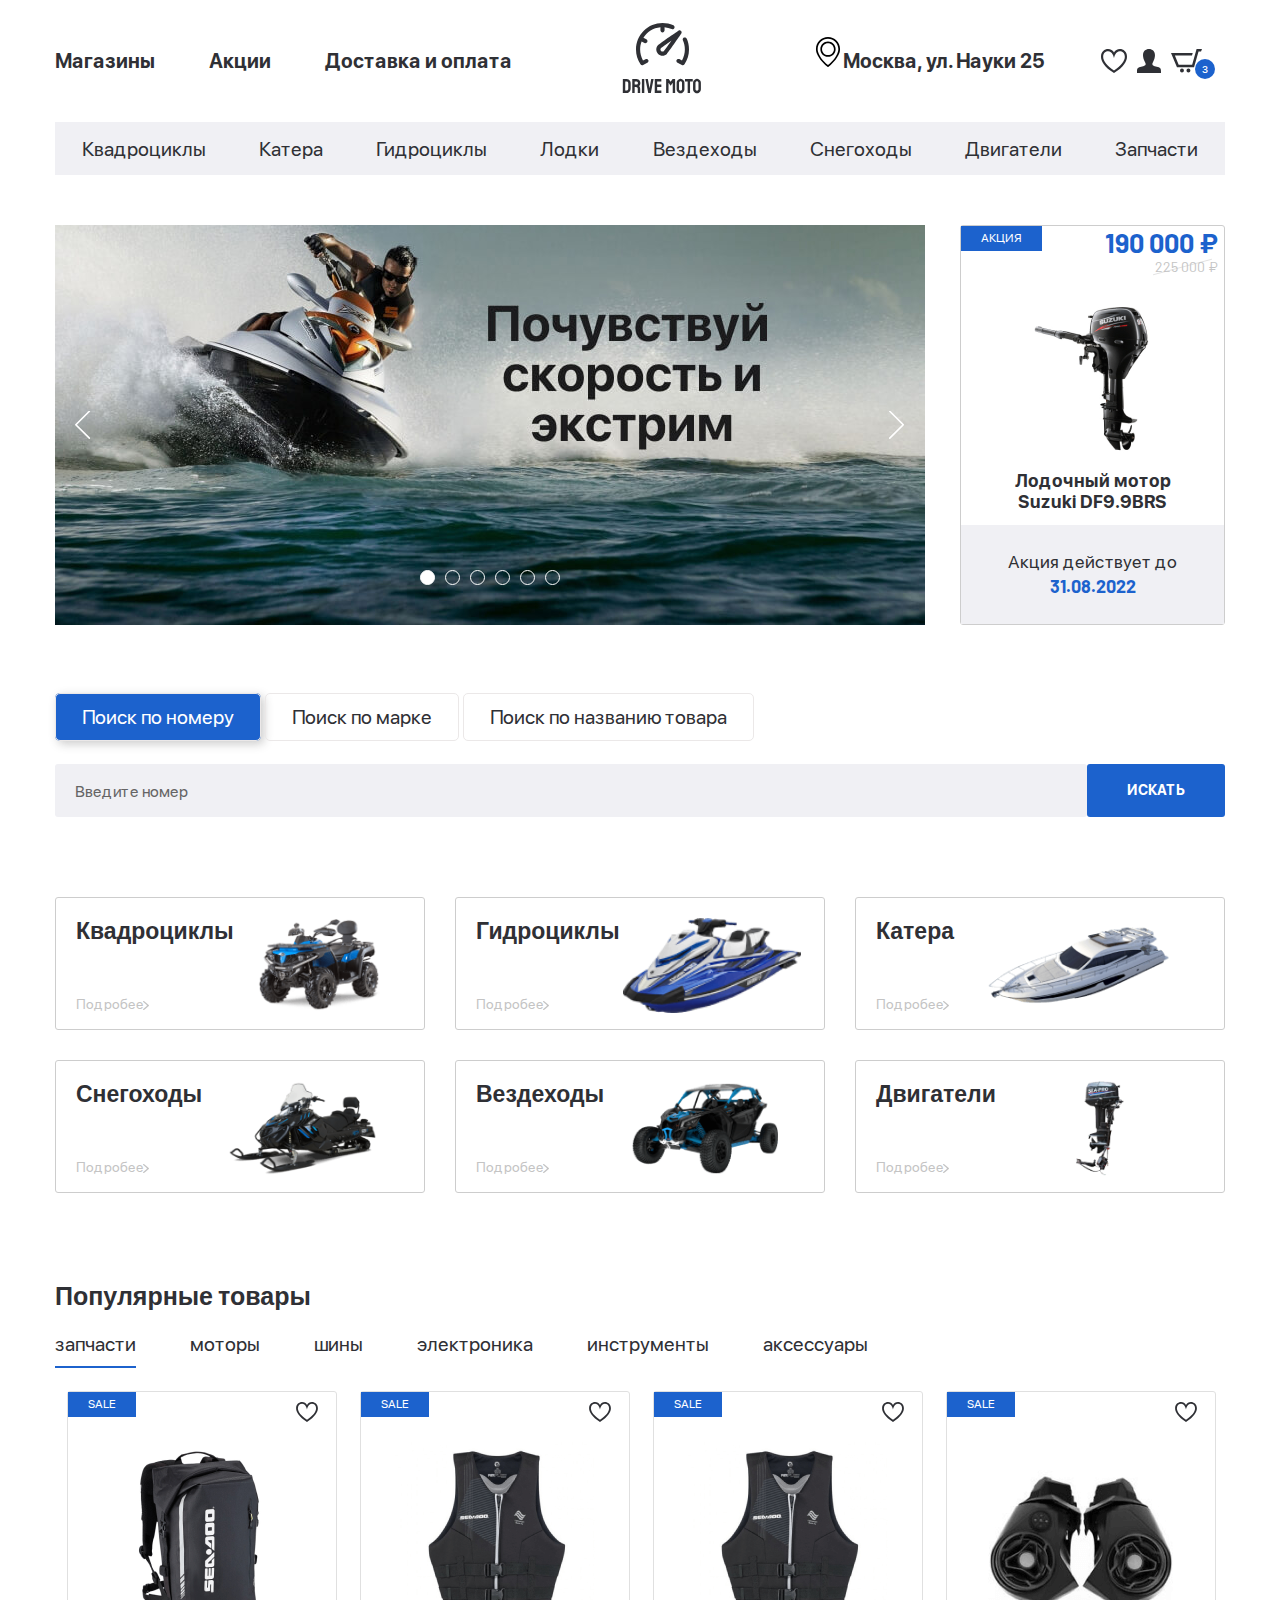
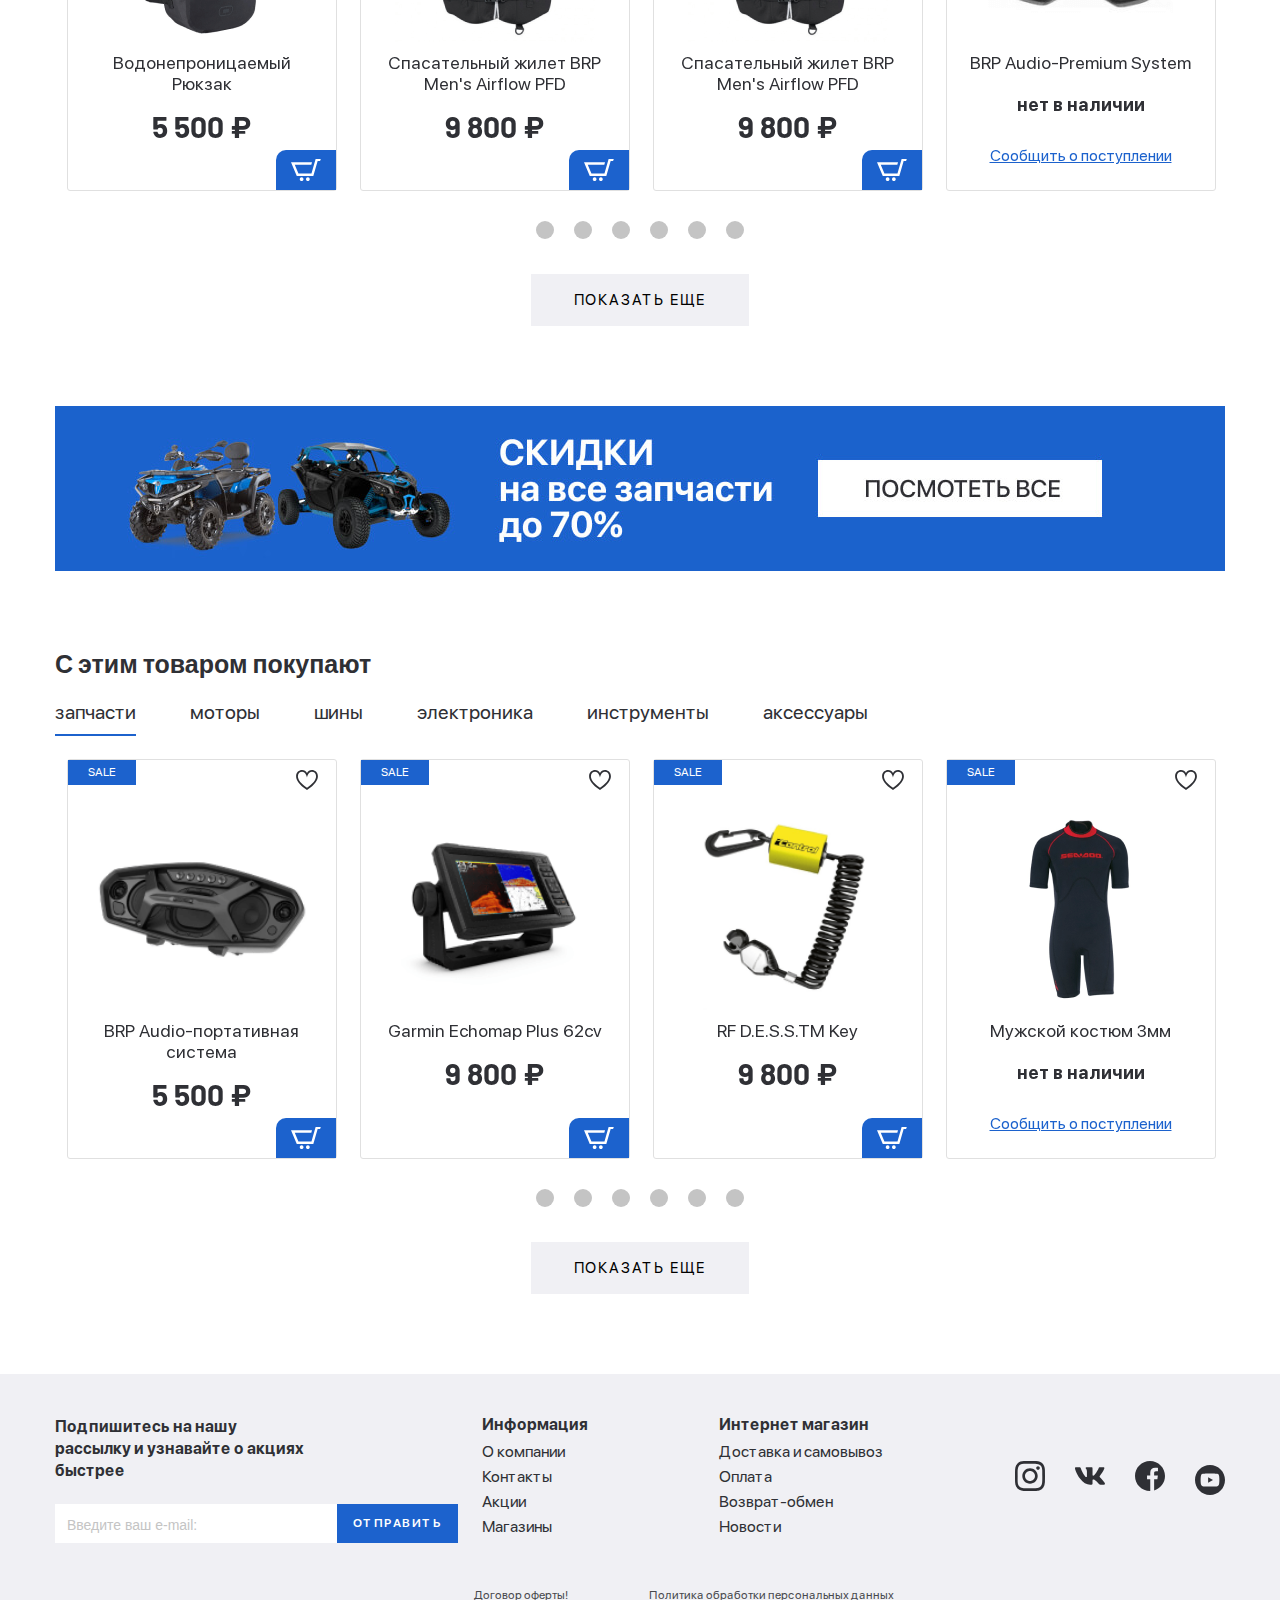
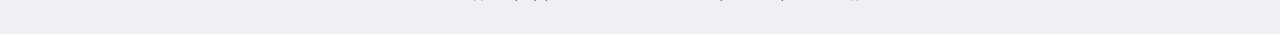
==== index.html @ 4416bcc7 "999" ====
<!DOCTYPE html>
<html lang="ru">

<head>
  <meta charset="UTF-8" />
  <meta name="viewport" content="width=device-width, initial-scale=1.0" />
  <meta http-equiv="X-UA-Compatible" content="ie=edge" />
  <title>Главная | Интернет магазин Квадроциклов</title>
  <link href="https://fonts.googleapis.com/css2?family=Barlow:wght@400;700&display=swap" rel="stylesheet" />
  <link rel="stylesheet" href="css/normalize.css" />
  <link rel="stylesheet" href="css/slick.css" />
  <link rel="stylesheet" href="css/fonts.css" />
  <link rel="preconnect" href="https://fonts.googleapis.com" />
  <link rel="preconnect" href="https://fonts.gstatic.com" crossorigin />
  <link rel="stylesheet" href="css/ion.rangeSlider.min.css" />
  <link rel="stylesheet" href="css/jquery.formstyler.css" />
  <link rel="stylesheet" href="css/jquery.formstyler.theme.css" />
  <link rel="stylesheet" href="css/jquery.rateyo.min.css" />
  <link rel="stylesheet" href="css/style.css" />
  <link rel="stylesheet" href="css/media.css" />
</head>

<body>
  <div class="site">
    <header class="header">
      <div class="header__top">
        <div class="container">
          <div class="header__top-inner">

            <nav class="menu">
              <button class="menu-btn">
                <span class="menu-btn__line"></span>
                <span class="menu-btn__line"></span>
                <span class="menu-btn__line"></span>
              </button>
              <ul class="menu__list">
                <li class="menu__item">
                  <a class="menu__link" href="#">Магазины</a>
                </li>
                <li class="menu__item">
                  <a class="menu__link" href="#">Акции</a>
                </li>
                <li class="menu__item">
                  <a class="menu__link" href="#">Доставка и оплата</a>
                </li>
              </ul>
            </nav>

            <a class="logo" href="#">

              <picture>
                <source srcset="images/logo-modail.svg" media="(max-width: 968px)" width="80" height="18">
                <source srcset="images/logo.svg"> <img src="images/logo.svg" alt="логотип">
              </picture>

            </a>
            <div class="header__box">
              <address class="header__address">
                <a class="header__address-link" href="#">
                  Москва, ул. Науки 25</a>
              </address>
              <ul class="user-list">
                <li class="user-list__item">
                  <a class="user-list__link" href="#">
                    <img src="./images/icons/heart-icon.svg" alt="" width="24" height="24" />
                  </a>
                </li>
                <li class="user-list__item">
                  <a class="user-list__link" href="#">
                    <img src="./images/icons/user-icon.svg" alt="" width="24" height="24" />
                  </a>
                </li>
                <li class="user-list__item">
                  <a class="user-list__link basket" href="#">
                    <img src="./images/icons/basket-icon-black.svg" alt="" width="24" height="24" />
                    <span class="basket__num">3</span>
                  </a>
                </li>
              </ul>
            </div>
          </div>
        </div>
      </div>


      <ul class="menu-mobile">

        <li class="menu-mobile__item">
          <a href="#" class="menu-mobile__link">
            <img class="menu-mobile__img" src="./images/icons/user-icon.svg" alt="" width="20" height="20">
            <span class="menu-mobile__text">Войти</span>
          </a>
        </li>
        <li class="menu-mobile__item">
          <a href="#" class="menu-mobile__link">
            <img class="menu-mobile__img" src="./images/icons/user-icon.svg" alt="" width="20" height="20">
            <span class="menu-mobile__text">Регистрация</span>
          </a>
        </li>
        <li class="menu-mobile__item">
          <a href="#" class="menu-mobile__link">
            <img class="menu-mobile__img" src="./images/icons/heart-icon.svg" alt="" width="20" height="20">
            <span class="menu-mobile__text">Избранное</span>
          </a>
        </li>
        <li class="menu-mobile__item">
          <a href="#" class="menu-mobile__link">
            <img class="menu-mobile__img" src="./images/icons/basket-icon-black.svg" alt="" width="20" height="20">
            <span class="menu-mobile__text">Корзина</span>
          </a>
        </li>
        <li class="menu-mobile__item">
          <a href="#" class="menu-mobile__link">
            <img class="menu-mobile__img" src="./images/icons/shop.svg" alt="" width="20" height="20">
            <span class="menu-mobile__text">Магазины</span>
          </a>
        </li>
        <li class="menu-mobile__item">
          <a href="#" class="menu-mobile__link">
            <img class="menu-mobile__img" src="./images/icons/percent.svg" alt="" width="20" height="20">
            <span class="menu-mobile__text">Акции</span>
          </a>
        </li>
        <li class="menu-mobile__item">
          <a href="#" class="menu-mobile__link">
            <img class="menu-mobile__img" src="./images/icons/delivery.svg" alt="" width="20" height="20">
            <span class="menu-mobile__text">Доставка и оплата</span>
          </a>
        </li>
        <li class="menu-mobile__item menu-mobile__item--left">
          <a href="#" class="menu-mobile__link">
            <span class="menu-mobile__text">Квадроциклы</span>
          </a>
        </li>
        <li class="menu-mobile__item menu-mobile__item--left">
          <a href="#" class="menu-mobile__link">
            <span class="menu-mobile__text">Катера</span>
          </a>
        </li>
        <li class="menu-mobile__item menu-mobile__item--left">
          <a href="#" class="menu-mobile__link">
            <span class="menu-mobile__text">Гидроциклы</span>
          </a>
        </li>
        <li class="menu-mobile__item menu-mobile__item--left">
          <a href="#" class="menu-mobile__link">
            <span class="menu-mobile__text">Лодки</span>
          </a>
        </li>
        <li class="menu-mobile__item menu-mobile__item--left">
          <a href="#" class="menu-mobile__link">
            <span class="menu-mobile__text">Вездеходы</span>
          </a>
        </li>
        <li class="menu-mobile__item menu-mobile__item--left">
          <a href="#" class="menu-mobile__link">
            <span class="menu-mobile__text">Снегоходы</span>
          </a>
        </li>
        <li class="menu-mobile__item menu-mobile__item--left">
          <a href="#" class="menu-mobile__link">
            <span class="menu-mobile__text">Двигатели</span>
          </a>
        </li>
        <li class="menu-mobile__item menu-mobile__item--left">
          <a href="#" class="menu-mobile__link">
            <span class="menu-mobile__text">Запчасти</span>
          </a>
        </li>

        <address class="menu-mobile__address">
          <a class="menu-mobile__address-link" href="#">
            Москва, ул. Науки 25</a>
        </address>

      </ul>

      <div class="menu-list__wrapper">

        <ul class="menu-list">
          <li class="menu__item">
            <a class="menu__link" href="#">Магазины</a>
          </li>
          <li class="menu__item">
            <a class="menu__link" href="#">Акции</a>
          </li>
          <li class="menu__item">
            <a class="menu__link" href="#">Доставка и оплата</a>
          </li>
        </ul>
      </div>


      <div class="header__bottom">
        <div class="container">
          <ul class="menu-categories">
            <li class="menu-categories__item">
              <a class="menu-categories__link" href="#"> Квадроциклы </a>
            </li>
            <li class="menu-categories__item">
              <a class="menu-categories__link" href="#"> Катера </a>
            </li>
            <li class="menu-categories__item">
              <a class="menu-categories__link" href="#"> Гидроциклы </a>
            </li>
            <li class="menu-categories__item">
              <a class="menu-categories__link" href="#"> Лодки </a>
            </li>
            <li class="menu-categories__item">
              <a class="menu-categories__link" href="#"> Вездеходы </a>
            </li>
            <li class="menu-categories__item">
              <a class="menu-categories__link" href="#"> Снегоходы </a>
            </li>
            <li class="menu-categories__item">
              <a class="menu-categories__link" href="#"> Двигатели </a>
            </li>
            <li class="menu-categories__item">
              <a class="menu-categories__link" href="#"> Запчасти </a>
            </li>
          </ul>
        </div>
      </div>
    </header>

    <main class="main">
      <section class="banner-section page-section">
        <h1 class="sr-only">Интернет магазин Квадроциклов</h1>
        <div class="container">
          <div class="banner-section__inner">
            <ul class="banner-section__slider">
              <li class="banner-section__slider-item">
                <img class="banner-section__slider-img" src="./images/banner.jpg" alt="" width="870" />
              </li>
              <li class="banner-section__slider-item">
                <img class="banner-section__slider-img" src="./images/banner.jpg" alt="" width="870" />
              </li>
              <li class="banner-section__slider-item">
                <img class="banner-section__slider-img" src="./images/banner.jpg" alt="" width="870" />
              </li>
              <li class="banner-section__slider-item">
                <img class="banner-section__slider-img" src="./images/banner.jpg" alt="" width="870" />
              </li>
              <li class="banner-section__slider-item">
                <img class="banner-section__slider-img" src="./images/banner.jpg" alt="" width="870" />
              </li>
              <li class="banner-section__slider-item">
                <img class="banner-section__slider-img" src="./images/banner.jpg" alt="" width="870" />
              </li>
            </ul>

            <a class="banner-section__item sale-item" href="#">
              <div class="sale-item__top">
                <span class="sale-item__info">акция</span>
                <div class="sale-item__prise">
                  <div class="prise sale-item__prise-new">190 000 ₽</div>
                  <div class="prise sale-item__prise-old">225 000 ₽</div>
                </div>
              </div>
              <div>
                <img class="sale-item__img" src="./images/motor.png" alt="" width="125" height="177" />
              </div>
              <h3 class="sale-item__title">Лодочный мотор Suzuki DF9.9BRS</h3>
              <div class="sale-item__footer">
                Акция действует до
                <span class="sale-item__footer-data">31.08.2022</span>
              </div>
            </a>
          </div>
        </div>
      </section>

      <div class="search page-section">
        <h2 class="sr-only">Лучший Интернет магазин Квадроциклов</h2>
        <div class="container">
          <div class="search__inner">
            <div class="search__tabs tabs-wrapper">
              <div class="mobile-overflow">
                <a class="tab search__tabs-btn tab--active" href="#tab-1">Поиск по номеру</a>
                <a class="tab search__tabs-btn" href="#tab-2">Поиск по марке</a>
                <a class="tab search__tabs-btn" href="#tab-3">Поиск по названию товара</a>
              </div>
            </div>
            <div class="search__content">
              <div id="tab-1" class="tabs-content search__content-item tabs-content--active">
                <form class="search__content-form">
                  <label class="search__content-label">
                    <input class="search__content-input" type="text" placeholder="Введите номер" />
                  </label>
                  <button class="search__content-btn btn" type="submit">
                    искать
                  </button>
                </form>
              </div>
              <div id="tab-2" class="tabs-content search__content-item">
                <form class="search__content-form">
                  <label class="search__content-label">
                    <input class="search__content-input" type="text" placeholder="Введите марку" />
                  </label>
                  <button class="search__content-btn btn" type="submit">
                    искать
                  </button>
                </form>
              </div>
              <div id="tab-3" class="tabs-content search__content-item">
                <form class="search__content-form">
                  <label class="search__content-label">
                    <input class="search__content-input" type="text" placeholder="Введите название товара" />
                  </label>
                  <button class="search__content-btn btn" type="submit">
                    искать
                  </button>
                </form>
              </div>
            </div>
          </div>
        </div>
      </div>

      <section class="categories categories-mb">
        <div class="container">
          <ul class="categories__inner">
            <li class="categories__item">
              <a href="" class="categories__link">
                <div class="categories__info">
                  <h3 class="categories__title">Квадроциклы</h3>
                  <span class="categories__text">Подробее</span>
                </div>
                <img class="categories__img" src="./images/product/product-1.png" alt="" width="130" height="95" />
              </a>
            </li>
            <li class="categories__item">
              <a href="" class="categories__link">
                <div class="categories__info">
                  <h3 class="categories__title">Гидроциклы</h3>
                  <span class="categories__text">Подробее</span>
                </div>
                <img class="categories__img" src="./images/product/product-2.png" alt="" width="130" height="95" />
              </a>
            </li>
            <li class="categories__item">
              <a href="" class="categories__link">
                <div class="categories__info">
                  <h3 class="categories__title">Катера</h3>
                  <span class="categories__text">Подробее</span>
                </div>
                <img class="categories__img" src="./images/product/product-3.png" alt="" width="130" height="95" />
              </a>
            </li>
            <li class="categories__item">
              <a href="" class="categories__link">
                <div class="categories__info">
                  <h3 class="categories__title">Снегоходы</h3>
                  <span class="categories__text">Подробее</span>
                </div>
                <img class="categories__img" src="./images/product/product-4.png" alt="" width="130" height="95" />
              </a>
            </li>
            <li class="categories__item">
              <a href="" class="categories__link">
                <div class="categories__info">
                  <h3 class="categories__title">Вездеходы</h3>
                  <span class="categories__text">Подробее</span>
                </div>
                <img class="categories__img" src="./images/product/product-5.png" alt="" width="130" height="95" />
              </a>
            </li>
            <li class="categories__item">
              <a href="" class="categories__link">
                <div class="categories__info">
                  <h3 class="categories__title">Двигатели</h3>
                  <span class="categories__text">Подробее</span>
                </div>
                <img class="categories__img" src="./images/product/product-6.png" alt="" width="130" height="95" />
              </a>
            </li>
          </ul>
        </div>
      </section>

      <section class="popular-products page-section">
        <div class="container popular-products__container">
          <div class="popular-products__inner">
            <h2 class="title">Популярные товары</h2>
            <div class="popular-products__tabs-wrapper">
              <div class="tabs-wrapper tabs-wrapper--box">

                <div class="mobile-overflow">

                  <div class="popular-products__tabs tabs">
                    <a class="popular-products__tab tab tab--active" href="#btn-1">запчасти</a>
                    <a class="popular-products__tab tab" href="#btn-2">моторы</a>
                    <a class="popular-products__tab tab" href="#btn-3">шины</a>
                    <a class="popular-products__tab tab" href="#btn-4">электроника</a>
                    <a class="popular-products__tab tab" href="#btn-5">инструменты</a>
                    <a class="popular-products__tab tab" href="#btn-6">аксессуары</a>
                  </div>
                </div>
              </div>
              <div class="popular-products__container tabs-container">
                <div id="btn-1" class="popular-products__content tabs-content tabs-content--active">
                  <ul class="product-slider product-slider__inner">
                    <li class="product-slider__item">
                      <article class="product-card">
                        <button class="product-card__btn-svg" type="button"></button>
                        <a class="product-card__notify-link" href="#">
                          Сообщить о поступлении
                        </a>
                        <a class="product-card__link" href="#">
                          <span class="product-card__hover">посмотреть товар</span>
                          <span class="product-card__sale badge">sale</span>
                          <img class="product-card__img" src="./images/cart-product/cart-1.png" alt="" width="200"
                            height="200" />
                          <h4 class="product-card__title">
                            Водонепроницаемый Рюкзак
                          </h4>
                          <div class="product-card__price">
                            <span>5 500 ₽</span>
                          </div>
                          <div class="product-card__notify-text">
                            <span>нет в наличии</span>
                          </div>
                        </a>
                        <button class="product-card__btn-basket" type="button"></button>
                      </article>
                    </li>

                    <li class="product-slider__item">
                      <article class="product-card">
                        <button class="product-card__btn-svg" type="button"></button>
                        <a class="product-card__notify-link" href="#">
                          Сообщить о поступлении
                        </a>
                        <a class="product-card__link" href="#">
                          <span class="product-card__hover">посмотреть товар</span>
                          <span class="product-card__sale badge">sale</span>
                          <img class="product-card__img" src="./images/cart-product/cart-2.png" alt="" width="200"
                            height="200" />
                          <h4 class="product-card__title">
                            Спасательный жилет BRP Men's Airflow PFD
                          </h4>
                          <div class="product-card__price">
                            <span>9 800 ₽</span>
                          </div>
                          <div class="product-card__notify-text">
                            <span>нет в наличии</span>
                          </div>
                        </a>
                        <button class="product-card__btn-basket" type="button"></button>
                      </article>
                    </li>

                    <li class="product-slider__item">
                      <article class="product-card">
                        <button class="product-card__btn-svg" type="button"></button>
                        <a class="product-card__notify-link" href="#">
                          Сообщить о поступлении
                        </a>
                        <a class="product-card__link" href="#">
                          <span class="product-card__hover">посмотреть товар</span>
                          <span class="product-card__sale badge">sale</span>
                          <img class="product-card__img" src="./images/cart-product/cart-2.png" alt="" width="200"
                            height="200" />
                          <h4 class="product-card__title">
                            Спасательный жилет BRP Men's Airflow PFD
                          </h4>
                          <div class="product-card__price">
                            <span>9 800 ₽</span>
                          </div>
                          <div class="product-card__notify-text">
                            <span>нет в наличии</span>
                          </div>
                        </a>
                        <button class="product-card__btn-basket" type="button"></button>
                      </article>
                    </li>

                    <li class="product-slider__item">
                      <article class="product-card product-card__not-available">
                        <button class="product-card__btn-svg" type="button"></button>
                        <a class="product-card__notify-link" href="#">
                          Сообщить о поступлении
                        </a>
                        <a class="product-card__link" href="#">
                          <span class="product-card__hover">посмотреть товар</span>
                          <span class="product-card__sale badge">sale</span>
                          <img class="product-card__img" src="./images/cart-product/cart-3.png" alt="" width="200"
                            height="200" />
                          <h4 class="product-card__title">
                            BRP Audio-Premium System
                          </h4>
                          <div class="product-card__price">
                            <span>68 000 ₽</span>
                          </div>
                          <div class="product-card__notify-text">
                            <span>нет в наличии</span>
                          </div>
                        </a>
                        <button class="product-card__btn-basket" type="button"></button>
                      </article>
                    </li>

                    <li class="product-slider__item">
                      <article class="product-card">
                        <button class="product-card__btn-svg" type="button"></button>
                        <a class="product-card__notify-link" href="#">
                          Сообщить о поступлении
                        </a>
                        <a class="product-card__link" href="#">
                          <span class="product-card__hover">посмотреть товар</span>
                          <span class="product-card__sale badge">sale</span>
                          <img class="product-card__img" src="./images/cart-product/cart-4.png" alt="" width="200"
                            height="200" />
                          <h4 class="product-card__title">
                            Спасательное снаряжение
                          </h4>
                          <div class="product-card__price">
                            <span>1 000 ₽</span>
                          </div>
                          <div class="product-card__notify-text">
                            <span>нет в наличии</span>
                          </div>
                        </a>
                        <button class="product-card__btn-basket" type="button"></button>
                      </article>
                    </li>

                    <li class="product-slider__item">
                      <article class="product-card product-card__not-available">
                        <button class="product-card__btn-svg" type="button"></button>
                        <a class="product-card__notify-link" href="#">
                          Сообщить о поступлении
                        </a>
                        <a class="product-card__link" href="#">
                          <span class="product-card__hover">посмотреть товар</span>
                          <span class="product-card__sale badge">sale</span>
                          <img class="product-card__img" src="./images/cart-product/cart-4.png" alt="" width="200"
                            height="200" />
                          <h4 class="product-card__title">
                            Спасательное снаряжение
                          </h4>
                          <div class="product-card__price">
                            <span>9 800 ₽</span>
                          </div>
                          <div class="product-card__notify-text">
                            <span>нет в наличии</span>
                          </div>
                        </a>
                        <button class="product-card__btn-basket" type="button"></button>
                      </article>
                    </li>
                  </ul>
                  <button class="popular-products__more">Показать еще</button>
                </div>

                <div id="btn-2" class="popular-products__content tabs-content">
                  <ul class="product-slider product-slider__inner">
                    <li class="product-slider__item">
                      <article class="product-card">
                        <button class="product-card__btn-svg" type="button"></button>
                        <a class="product-card__notify-link" href="#">
                          Сообщить о поступлении
                        </a>
                        <a class="product-card__link" href="#">
                          <span class="product-card__hover">посмотреть товар</span>
                          <span class="product-card__sale badge">sale</span>
                          <img class="product-card__img" src="./images/motor.png" alt="" width="200" height="200" />
                          <h4 class="product-card__title">
                            Водонепроницаемый Рюкзак
                          </h4>
                          <div class="product-card__price">
                            <span>5 500 ₽</span>
                          </div>
                          <div class="product-card__notify-text">
                            <span>нет в наличии</span>
                          </div>
                        </a>
                        <button class="product-card__btn-basket" type="button"></button>
                      </article>
                    </li>

                    <li class="product-slider__item">
                      <article class="product-card">
                        <button class="product-card__btn-svg" type="button"></button>
                        <a class="product-card__notify-link" href="#">
                          Сообщить о поступлении
                        </a>
                        <a class="product-card__link" href="#">
                          <span class="product-card__hover">посмотреть товар</span>
                          <span class="product-card__sale badge">sale</span>
                          <img class="product-card__img" src="./images/motor.png" alt="" width="200" height="200" />
                          <h4 class="product-card__title">
                            Спасательный жилет BRP Men's Airflow PFD
                          </h4>
                          <div class="product-card__price">
                            <span>9 800 ₽</span>
                          </div>
                          <div class="product-card__notify-text">
                            <span>нет в наличии</span>
                          </div>
                        </a>
                        <button class="product-card__btn-basket" type="button"></button>
                      </article>
                    </li>

                    <li class="product-slider__item">
                      <article class="product-card">
                        <button class="product-card__btn-svg" type="button"></button>
                        <a class="product-card__notify-link" href="#">
                          Сообщить о поступлении
                        </a>
                        <a class="product-card__link" href="#">
                          <span class="product-card__hover">посмотреть товар</span>
                          <span class="product-card__sale badge">sale</span>
                          <img class="product-card__img" src="./images/motor.png" alt="" width="200" height="200" />
                          <h4 class="product-card__title">
                            Спасательный жилет BRP Men's Airflow PFD
                          </h4>
                          <div class="product-card__price">
                            <span>9 800 ₽</span>
                          </div>
                          <div class="product-card__notify-text">
                            <span>нет в наличии</span>
                          </div>
                        </a>
                        <button class="product-card__btn-basket" type="button"></button>
                      </article>
                    </li>

                    <li class="product-slider__item">
                      <article class="product-card product-card__not-available">
                        <button class="product-card__btn-svg" type="button"></button>
                        <a class="product-card__notify-link" href="#">
                          Сообщить о поступлении
                        </a>
                        <a class="product-card__link" href="#">
                          <span class="product-card__hover">посмотреть товар</span>
                          <span class="product-card__sale badge">sale</span>
                          <img class="product-card__img" src="./images/motor.png" alt="" width="200" height="200" />
                          <h4 class="product-card__title">
                            BRP Audio-Premium System
                          </h4>
                          <div class="product-card__price">
                            <span>68 000 ₽</span>
                          </div>
                          <div class="product-card__notify-text">
                            <span>нет в наличии</span>
                          </div>
                        </a>
                        <button class="product-card__btn-basket" type="button"></button>
                      </article>
                    </li>

                    <li class="product-slider__item">
                      <article class="product-card">
                        <button class="product-card__btn-svg" type="button"></button>
                        <a class="product-card__notify-link" href="#">
                          Сообщить о поступлении
                        </a>
                        <a class="product-card__link" href="#">
                          <span class="product-card__hover">посмотреть товар</span>
                          <span class="product-card__sale badge">sale</span>
                          <img class="product-card__img" src="./images/motor.png" alt="" width="200" height="200" />
                          <h4 class="product-card__title">
                            Спасательное снаряжение
                          </h4>
                          <div class="product-card__price">
                            <span>1 000 ₽</span>
                          </div>
                          <div class="product-card__notify-text">
                            <span>нет в наличии</span>
                          </div>
                        </a>
                        <button class="product-card__btn-basket" type="button"></button>
                      </article>
                    </li>

                    <li class="product-slider__item">
                      <article class="product-card product-card__not-available">
                        <button class="product-card__btn-svg" type="button"></button>
                        <a class="product-card__notify-link" href="#">
                          Сообщить о поступлении
                        </a>
                        <a class="product-card__link" href="#">
                          <span class="product-card__hover">посмотреть товар</span>
                          <span class="product-card__sale badge">sale</span>
                          <img class="product-card__img" src="./images/motor.png" alt="" width="200" height="200" />
                          <h4 class="product-card__title">
                            Спасательное снаряжение
                          </h4>
                          <div class="product-card__price">
                            <span>9 800 ₽</span>
                          </div>
                          <div class="product-card__notify-text">
                            <span>нет в наличии</span>
                          </div>
                        </a>
                        <button class="product-card__btn-basket" type="button"></button>
                      </article>
                    </li>
                  </ul>
                  <button class="popular-products__more">Показать еще</button>
                </div>
                <div id="btn-3" class="popular-products__content tabs-content">
                  шины
                  <button class="popular-products__more">Показать еще</button>
                </div>
                <div id="btn-4" class="popular-products__content tabs-content">
                  электроника
                  <button class="popular-products__more">Показать еще</button>
                </div>
                <div id="btn-5" class="popular-products__content tabs-content">
                  инструменты
                  <button class="popular-products__more">Показать еще</button>
                </div>
                <div id="btn-6" class="popular-products__content tabs-content">
                  аксессуары
                  <button class="popular-products__more">Показать еще</button>
                </div>
              </div>
            </div>
          </div>
        </div>
      </section>

      <div class="banner page-section">
        <div class="container">
          <a href="#">
            <picture>
              <source srcset="images/main-banner2.jpg" media="(max-width: 640px)">
              <source srcset="images/main-banner.jpg"> <img src="images/main-banner2.jpg" alt="">
            </picture>
          </a>
        </div>
      </div>

      <section class="popular-products page-section">
        <div class="container popular-products__container">
          <div class="popular-products__inner">
            <h2 class="title">С этим товаром покупают</h2>
            <div class="tabs-wrapper ">
              <div class="tabs-wrapper tabs-wrapper--box">

                <div class="mobile-overflow">

                  <div class="popular-products__tabs tabs">
                    <a class="popular-products__tab tab tab--active" href="#1btn-1">запчасти</a>
                    <a class="popular-products__tab tab" href="#2btn-2">моторы</a>
                    <a class="popular-products__tab tab" href="#3btn-3">шины</a>
                    <a class="popular-products__tab tab" href="#4btn-4">электроника</a>
                    <a class="popular-products__tab tab" href="#5btn-5">инструменты</a>
                    <a class="popular-products__tab tab" href="#6btn-6">аксессуары</a>
                  </div>
                </div>
              </div>
              <div class="popular-products__container tabs-container">
                <div id="1btn-1" class="popular-products__content tabs-content tabs-content--active">
                  <ul class="product-slider product-slider__inner">
                    <li class="product-slider__item">
                      <article class="product-card">
                        <button class="product-card__btn-svg" type="button"></button>
                        <a class="product-card__notify-link" href="#">
                          Сообщить о поступлении
                        </a>
                        <a class="product-card__link" href="#">
                          <span class="product-card__hover">посмотреть товар</span>
                          <span class="product-card__sale badge">sale</span>
                          <img class="product-card__img" src="./images/cart-product/cart-5.png" alt="" width="200"
                            height="200" />
                          <h4 class="product-card__title">
                            BRP Audio-портативная система
                          </h4>
                          <div class="product-card__price">
                            <span>5 500 ₽</span>
                          </div>
                          <div class="product-card__notify-text">
                            <span>нет в наличии</span>
                          </div>
                        </a>
                        <button class="product-card__btn-basket" type="button"></button>
                      </article>
                    </li>

                    <li class="product-slider__item">
                      <article class="product-card">
                        <button class="product-card__btn-svg" type="button"></button>
                        <a class="product-card__notify-link" href="#">
                          Сообщить о поступлении
                        </a>
                        <a class="product-card__link" href="#">
                          <span class="product-card__hover">посмотреть товар</span>
                          <span class="product-card__sale badge">sale</span>
                          <img class="product-card__img" src="./images/cart-product/cart-6.png" alt="" width="200"
                            height="200" />
                          <h4 class="product-card__title">
                            Garmin Echomap Plus 62cv
                          </h4>
                          <div class="product-card__price">
                            <span>9 800 ₽</span>
                          </div>
                          <div class="product-card__notify-text">
                            <span>нет в наличии</span>
                          </div>
                        </a>
                        <button class="product-card__btn-basket" type="button"></button>
                      </article>
                    </li>

                    <li class="product-slider__item">
                      <article class="product-card">
                        <button class="product-card__btn-svg" type="button"></button>
                        <a class="product-card__notify-link" href="#">
                          Сообщить о поступлении
                        </a>
                        <a class="product-card__link" href="#">
                          <span class="product-card__hover">посмотреть товар</span>
                          <span class="product-card__sale badge">sale</span>
                          <img class="product-card__img" src="./images/cart-product/cart-7.png" alt="" width="200"
                            height="200" />
                          <h4 class="product-card__title">
                            RF D.E.S.S.TM Key
                          </h4>
                          <div class="product-card__price">
                            <span>9 800 ₽</span>
                          </div>
                          <div class="product-card__notify-text">
                            <span>нет в наличии</span>
                          </div>
                        </a>
                        <button class="product-card__btn-basket" type="button"></button>
                      </article>
                    </li>

                    <li class="product-slider__item">
                      <article class="product-card product-card__not-available">
                        <button class="product-card__btn-svg" type="button"></button>
                        <a class="product-card__notify-link" href="#">
                          Сообщить о поступлении
                        </a>
                        <a class="product-card__link" href="#">
                          <span class="product-card__hover">посмотреть товар</span>
                          <span class="product-card__sale badge">sale</span>
                          <img class="product-card__img" src="./images/cart-product/cart-8.png" alt="" width="200"
                            height="200" />
                          <h4 class="product-card__title">
                            Мужской костюм 3мм
                          </h4>
                          <div class="product-card__price">
                            <span>7 000 ₽</span>
                          </div>
                          <div class="product-card__notify-text">
                            <span>нет в наличии</span>
                          </div>
                        </a>
                        <button class="product-card__btn-basket" type="button"></button>
                      </article>
                    </li>

                    <li class="product-slider__item">
                      <article class="product-card">
                        <button class="product-card__btn-svg" type="button"></button>
                        <a class="product-card__notify-link" href="#">
                          Сообщить о поступлении
                        </a>
                        <a class="product-card__link" href="#">
                          <span class="product-card__hover">посмотреть товар</span>
                          <span class="product-card__sale badge">sale</span>
                          <img class="product-card__img" src="./images/cart-product/cart-5.png" alt="" width="200"
                            height="200" />
                          <h4 class="product-card__title">
                            Спасательное снаряжение
                          </h4>
                          <div class="product-card__price">
                            <span>1 000 ₽</span>
                          </div>
                          <div class="product-card__notify-text">
                            <span>нет в наличии</span>
                          </div>
                        </a>
                        <button class="product-card__btn-basket" type="button"></button>
                      </article>
                    </li>

                    <li class="product-slider__item">
                      <article class="product-card product-card__not-available">
                        <button class="product-card__btn-svg" type="button"></button>
                        <a class="product-card__notify-link" href="#">
                          Сообщить о поступлении
                        </a>
                        <a class="product-card__link" href="#">
                          <span class="product-card__hover">посмотреть товар</span>
                          <span class="product-card__sale badge">sale</span>
                          <img class="product-card__img" src="./images/cart-product/cart-7.png" alt="" width="200"
                            height="200" />
                          <h4 class="product-card__title">
                            Спасательное снаряжение
                          </h4>
                          <div class="product-card__price">
                            <span>9 800 ₽</span>
                          </div>
                          <div class="product-card__notify-text">
                            <span>нет в наличии</span>
                          </div>
                        </a>
                        <button class="product-card__btn-basket" type="button"></button>
                      </article>
                    </li>
                  </ul>
                  <button class="popular-products__more">Показать еще</button>
                </div>

                <div id="2btn-2" class="popular-products__content tabs-content">
                  <ul class="product-slider product-slider__inner">
                    <li class="product-slider__item">
                      <article class="product-card">
                        <button class="product-card__btn-svg" type="button"></button>
                        <a class="product-card__notify-link" href="#">
                          Сообщить о поступлении
                        </a>
                        <a class="product-card__link" href="#">
                          <span class="product-card__hover">посмотреть товар</span>
                          <span class="product-card__sale badge">sale</span>
                          <img class="product-card__img" src="./images/motor.png" alt="" width="200" height="200" />
                          <h4 class="product-card__title">
                            Водонепроницаемый Рюкзак
                          </h4>
                          <div class="product-card__price">
                            <span>5 500 ₽</span>
                          </div>
                          <div class="product-card__notify-text">
                            <span>нет в наличии</span>
                          </div>
                        </a>
                        <button class="product-card__btn-basket" type="button"></button>
                      </article>
                    </li>

                    <li class="product-slider__item">
                      <article class="product-card">
                        <button class="product-card__btn-svg" type="button"></button>
                        <a class="product-card__notify-link" href="#">
                          Сообщить о поступлении
                        </a>
                        <a class="product-card__link" href="#">
                          <span class="product-card__hover">посмотреть товар</span>
                          <span class="product-card__sale badge">sale</span>
                          <img class="product-card__img" src="./images/motor.png" alt="" width="200" height="200" />
                          <h4 class="product-card__title">
                            Спасательный жилет BRP Men's Airflow PFD
                          </h4>
                          <div class="product-card__price">
                            <span>9 800 ₽</span>
                          </div>
                          <div class="product-card__notify-text">
                            <span>нет в наличии</span>
                          </div>
                        </a>
                        <button class="product-card__btn-basket" type="button"></button>
                      </article>
                    </li>

                    <li class="product-slider__item">
                      <article class="product-card">
                        <button class="product-card__btn-svg" type="button"></button>
                        <a class="product-card__notify-link" href="#">
                          Сообщить о поступлении
                        </a>
                        <a class="product-card__link" href="#">
                          <span class="product-card__hover">посмотреть товар</span>
                          <span class="product-card__sale badge">sale</span>
                          <img class="product-card__img" src="./images/motor.png" alt="" width="200" height="200" />
                          <h4 class="product-card__title">
                            Спасательный жилет BRP Men's Airflow PFD
                          </h4>
                          <div class="product-card__price">
                            <span>9 800 ₽</span>
                          </div>
                          <div class="product-card__notify-text">
                            <span>нет в наличии</span>
                          </div>
                        </a>
                        <button class="product-card__btn-basket" type="button"></button>
                      </article>
                    </li>

                    <li class="product-slider__item">
                      <article class="product-card product-card__not-available">
                        <button class="product-card__btn-svg" type="button"></button>
                        <a class="product-card__notify-link" href="#">
                          Сообщить о поступлении
                        </a>
                        <a class="product-card__link" href="#">
                          <span class="product-card__hover">посмотреть товар</span>
                          <span class="product-card__sale badge">sale</span>
                          <img class="product-card__img" src="./images/motor.png" alt="" width="200" height="200" />
                          <h4 class="product-card__title">
                            BRP Audio-Premium System
                          </h4>
                          <div class="product-card__price">
                            <span>68 000 ₽</span>
                          </div>
                          <div class="product-card__notify-text">
                            <span>нет в наличии</span>
                          </div>
                        </a>
                        <button class="product-card__btn-basket" type="button"></button>
                      </article>
                    </li>

                    <li class="product-slider__item">
                      <article class="product-card">
                        <button class="product-card__btn-svg" type="button"></button>
                        <a class="product-card__notify-link" href="#">
                          Сообщить о поступлении
                        </a>
                        <a class="product-card__link" href="#">
                          <span class="product-card__hover">посмотреть товар</span>
                          <span class="product-card__sale badge">sale</span>
                          <img class="product-card__img" src="./images/motor.png" alt="" width="200" height="200" />
                          <h4 class="product-card__title">
                            Спасательное снаряжение
                          </h4>
                          <div class="product-card__price">
                            <span>1 000 ₽</span>
                          </div>
                          <div class="product-card__notify-text">
                            <span>нет в наличии</span>
                          </div>
                        </a>
                        <button class="product-card__btn-basket" type="button"></button>
                      </article>
                    </li>

                    <li class="product-slider__item">
                      <article class="product-card product-card__not-available">
                        <button class="product-card__btn-svg" type="button"></button>
                        <a class="product-card__notify-link" href="#">
                          Сообщить о поступлении
                        </a>
                        <a class="product-card__link" href="#">
                          <span class="product-card__hover">посмотреть товар</span>
                          <span class="product-card__sale badge">sale</span>
                          <img class="product-card__img" src="./images/motor.png" alt="" width="200" height="200" />
                          <h4 class="product-card__title">
                            Спасательное снаряжение
                          </h4>
                          <div class="product-card__price">
                            <span>9 800 ₽</span>
                          </div>
                          <div class="product-card__notify-text">
                            <span>нет в наличии</span>
                          </div>
                        </a>
                        <button class="product-card__btn-basket" type="button"></button>
                      </article>
                    </li>
                  </ul>
                </div>
                <div id="3btn-3" class="popular-products__content tabs-content">
                  шины
                </div>
                <div id="4btn-4" class="popular-products__content tabs-content">
                  электроника
                </div>
                <div id="5btn-5" class="popular-products__content tabs-content">
                  инструменты
                </div>
                <div id="6btn-6" class="popular-products__content tabs-content">
                  аксессуары
                </div>
              </div>
            </div>
          </div>
        </div>
      </section>

    </main>

    <footer class="footer">
      <div class="container">
        <div class="footer__top">
          <div class="footer__top-inner">
            <div class="footer__top-item footer__top-news">
              <h6 class="footer__top-title footer__top-title--width">
                Подпишитесь на нашу рассылку и узнавайте о акциях быстрее
              </h6>
              <form class="footer__top-form">
                <label class="footer__top-label">
                  <input class="footer__top-input" type="text" placeholder="Введите ваш e-mail:" />
                </label>
                <button class="footer__top-btn btn" type="submit">
                  Отправить
                </button>
              </form>
            </div>

            <div class="footer__top-item">
              <h6 class="footer__top-title">Информация</h6>
              <ul class="footer-list">
                <li class="footer-list__item">
                  <a href="" class="footer-list__link"> О компании </a>
                </li>
                <li class="footer-list__item">
                  <a href="" class="footer-list__link"> Контакты </a>
                </li>
                <li class="footer-list__item">
                  <a href="" class="footer-list__link"> Акции </a>
                </li>
                <li class="footer-list__item">
                  <a href="" class="footer-list__link"> Магазины </a>
                </li>
              </ul>
            </div>

            <div class="footer__top-item">
              <h6 class="footer__top-title">Интернет магазин</h6>
              <ul class="footer-list">
                <li class="footer-list__item">
                  <a href="" class="footer-list__link"> Доставка и самовывоз </a>
                </li>
                <li class="footer-list__item">
                  <a href="" class="footer-list__link"> Оплата </a>
                </li>
                <li class="footer-list__item">
                  <a href="" class="footer-list__link">Возврат-обмен </a>
                </li>
                <li class="footer-list__item">
                  <a href="" class="footer-list__link"> Новости </a>
                </li>

              </ul>
            </div>

            <div class="footer__top-item">

              <ul class="social-list">
                <li class="social-list__item">
                  <a href="" class="footer-list__link">
                    <img src="./images/social-icons/inst.svg" alt="" class="social-list__img" wght="30" height="30">
                  </a>
                </li>
                <li class="social-list__item">
                  <a href="" class="footer-list__link">
                    <img src="./images/social-icons/vk.svg" alt="" class="social-list__img" wght="30" height="30">
                  </a>
                </li>
                <li class="social-list__item">
                  <a href="" class="footer-list__link">
                    <img src="./images/social-icons/facebook.svg" alt="" class="social-list__img" wght="30" height="30">
                  </a>
                </li>
                <li class="social-list__item">
                  <a href="" class="social-list__link">
                    <img src="./images/social-icons/youtube.svg" alt="" class="social-list__img" wght="30" height="30">
                  </a>
                </li>

              </ul>

            </div>
          </div>
        </div>

        <div class="footer__bottom">
          <a class="footer__bottom-link" href="#">Договор оферты!</a>
          <a class="footer__bottom-link" href="#">Политика обработки персональных данных</a>
        </div>
      </div>
    </footer>

  </div>
  <script src="https://ajax.googleapis.com/ajax/libs/jquery/3.4.1/jquery.min.js"></script>
  <script src="js/slick.min.js"></script>
  <script src="js/ion.rangeSlider.min.js"></script>
  <script src="js/jquery.formstyler.min.js"></script>
  <script src="js/jquery.rateyo.min.js"></script>
  <script src="js/main.js"></script>
</body>

</html>

<!-- <div class="tabs-wrapper">
   <div class="tabs">
     <a class="tab tab--active" href="#"></a>
   </div>
   <div class="tabs-container">
     <div class="tabs-content"></div>
   </div>
 </div> -->
---- css/fonts.css ----
@font-face {
  font-family: "SFProDisplay";
  src: url(../fonts/SFProDisplay-Regular.woff2) format("woff2"),
    url(../fonts/SFProDisplay-Regular.woff) format("woff");
  font-weight: 400;
  font-style: normal;
  font-display: swap;
}

@font-face {
  font-family: "SFProDisplay";
  src: url(../fonts/SFProDisplay-Medium.woff2) format("woff2"),
    url(../fonts/SFProDisplay-Medium.woff) format("woff");
  font-weight: 500;
  font-style: normal;
  font-display: swap;
}

@font-face {
  font-family: "SFProDisplay";
  src: url(../fonts/SFProDisplay-Semibold.woff2) format("woff2"),
    url(../fonts/SFProDisplay-Semibold.woff) format("woff");
  font-weight: 600;
  font-style: normal;
  font-display: swap;
}

@font-face {
  font-family: "SFProDisplay";
  src: url(../fonts/SFProDisplay-Bold.woff2) format("woff2"),
    url(../fonts/SFProDisplay-Bold.woff) format("woff");
  font-weight: 700;
  font-style: normal;
  font-display: swap;
}
---- css/ion.rangeSlider.min.css ----
/*!Ion.RangeSlider, 2.3.1, © Denis Ineshin, 2010 - 2019, IonDen.com, Build date: 2019-12-19 16:51:02*/.irs{position:relative;display:block;-webkit-touch-callout:none;-webkit-user-select:none;-khtml-user-select:none;-moz-user-select:none;-ms-user-select:none;user-select:none;font-size:12px;font-family:Arial,sans-serif}.irs-line{position:relative;display:block;overflow:hidden;outline:none !important}.irs-bar{position:absolute;display:block;left:0;width:0}.irs-shadow{position:absolute;display:none;left:0;width:0}.irs-handle{position:absolute;display:block;box-sizing:border-box;cursor:default;z-index:1}.irs-handle.type_last{z-index:2}.irs-min,.irs-max{position:absolute;display:block;cursor:default}.irs-min{left:0}.irs-max{right:0}.irs-from,.irs-to,.irs-single{position:absolute;display:block;top:0;left:0;cursor:default;white-space:nowrap}.irs-grid{position:absolute;display:none;bottom:0;left:0;width:100%;height:20px}.irs-with-grid .irs-grid{display:block}.irs-grid-pol{position:absolute;top:0;left:0;width:1px;height:8px;background:#000}.irs-grid-pol.small{height:4px}.irs-grid-text{position:absolute;bottom:0;left:0;white-space:nowrap;text-align:center;font-size:9px;line-height:9px;padding:0 3px;color:#000}.irs-disable-mask{position:absolute;display:block;top:0;left:-1%;width:102%;height:100%;cursor:default;background:rgba(0,0,0,0);z-index:2}.lt-ie9 .irs-disable-mask{background:#000;filter:alpha(opacity=0);cursor:not-allowed}.irs-disabled{opacity:.4}.irs-hidden-input{position:absolute !important;display:block !important;top:0 !important;left:0 !important;width:0 !important;height:0 !important;font-size:0 !important;line-height:0 !important;padding:0 !important;margin:0 !important;overflow:hidden;outline:none !important;z-index:-9999 !important;background:none !important;border-style:solid !important;border-color:transparent !important}.irs--flat{height:40px}.irs--flat.irs-with-grid{height:60px}.irs--flat .irs-line{top:25px;height:12px;background-color:#e1e4e9;border-radius:4px}.irs--flat .irs-bar{top:25px;height:12px;background-color:#ed5565}.irs--flat .irs-bar--single{border-radius:4px 0 0 4px}.irs--flat .irs-shadow{height:1px;bottom:16px;background-color:#e1e4e9}.irs--flat .irs-handle{top:22px;width:16px;height:18px;background-color:transparent}.irs--flat .irs-handle>i:first-child{position:absolute;display:block;top:0;left:50%;width:2px;height:100%;margin-left:-1px;background-color:#da4453}.irs--flat .irs-handle.state_hover>i:first-child,.irs--flat .irs-handle:hover>i:first-child{background-color:#a43540}.irs--flat .irs-min,.irs--flat .irs-max{top:0;padding:1px 3px;color:#999;font-size:10px;line-height:1.333;text-shadow:none;background-color:#e1e4e9;border-radius:4px}.irs--flat .irs-from,.irs--flat .irs-to,.irs--flat .irs-single{color:white;font-size:10px;line-height:1.333;text-shadow:none;padding:1px 5px;background-color:#ed5565;border-radius:4px}.irs--flat .irs-from:before,.irs--flat .irs-to:before,.irs--flat .irs-single:before{position:absolute;display:block;content:"";bottom:-6px;left:50%;width:0;height:0;margin-left:-3px;overflow:hidden;border:3px solid transparent;border-top-color:#ed5565}.irs--flat .irs-grid-pol{background-color:#e1e4e9}.irs--flat .irs-grid-text{color:#999}.irs--big{height:55px}.irs--big.irs-with-grid{height:70px}.irs--big .irs-line{top:33px;height:12px;background-color:white;background:linear-gradient(to bottom, #ddd -50%, white 150%);border:1px solid #ccc;border-radius:12px}.irs--big .irs-bar{top:33px;height:12px;background-color:#92bce0;border:1px solid #428bca;background:linear-gradient(to bottom, #ffffff 0%, #428bca 30%, #b9d4ec 100%);box-shadow:inset 0 0 1px 1px rgba(255,255,255,0.5)}.irs--big .irs-bar--single{border-radius:12px 0 0 12px}.irs--big .irs-shadow{height:1px;bottom:16px;background-color:rgba(66,139,202,0.5)}.irs--big .irs-handle{top:25px;width:30px;height:30px;border:1px solid rgba(0,0,0,0.3);background-color:#cbcfd5;background:linear-gradient(to bottom, white 0%, #B4B9BE 30%, white 100%);box-shadow:1px 1px 2px rgba(0,0,0,0.2),inset 0 0 3px 1px white;border-radius:30px}.irs--big .irs-handle.state_hover,.irs--big .irs-handle:hover{border-color:rgba(0,0,0,0.45);background-color:#939ba7;background:linear-gradient(to bottom, white 0%, #919BA5 30%, white 100%)}.irs--big .irs-min,.irs--big .irs-max{top:0;padding:1px 5px;color:white;text-shadow:none;background-color:#9f9f9f;border-radius:3px}.irs--big .irs-from,.irs--big .irs-to,.irs--big .irs-single{color:white;text-shadow:none;padding:1px 5px;background-color:#428bca;background:linear-gradient(to bottom, #428bca 0%, #3071a9 100%);border-radius:3px}.irs--big .irs-grid-pol{background-color:#428bca}.irs--big .irs-grid-text{color:#428bca}.irs--modern{height:55px}.irs--modern.irs-with-grid{height:55px}.irs--modern .irs-line{top:25px;height:5px;background-color:#d1d6e0;background:linear-gradient(to bottom, #e0e4ea 0%, #d1d6e0 100%);border:1px solid #a3adc1;border-bottom-width:0;border-radius:5px}.irs--modern .irs-bar{top:25px;height:5px;background:#20b426;background:linear-gradient(to bottom, #20b426 0%, #18891d 100%)}.irs--modern .irs-bar--single{border-radius:5px 0 0 5px}.irs--modern .irs-shadow{height:1px;bottom:21px;background-color:rgba(209,214,224,0.5)}.irs--modern .irs-handle{top:37px;width:12px;height:13px;border:1px solid #a3adc1;border-top-width:0;box-shadow:1px 1px 1px rgba(0,0,0,0.1);border-radius:0 0 3px 3px}.irs--modern .irs-handle>i:nth-child(1){position:absolute;display:block;top:-4px;left:1px;width:6px;height:6px;border:1px solid #a3adc1;background:white;transform:rotate(45deg)}.irs--modern .irs-handle>i:nth-child(2){position:absolute;display:block;box-sizing:border-box;top:0;left:0;width:10px;height:12px;background:#e9e6e6;background:linear-gradient(to bottom, white 0%, #e9e6e6 100%);border-radius:0 0 3px 3px}.irs--modern .irs-handle>i:nth-child(3){position:absolute;display:block;box-sizing:border-box;top:3px;left:3px;width:4px;height:5px;border-left:1px solid #a3adc1;border-right:1px solid #a3adc1}.irs--modern .irs-handle.state_hover,.irs--modern .irs-handle:hover{border-color:#7685a2;background:#c3c7cd;background:linear-gradient(to bottom, #ffffff 0%, #919ba5 30%, #ffffff 100%)}.irs--modern .irs-handle.state_hover>i:nth-child(1),.irs--modern .irs-handle:hover>i:nth-child(1){border-color:#7685a2}.irs--modern .irs-handle.state_hover>i:nth-child(3),.irs--modern .irs-handle:hover>i:nth-child(3){border-color:#48536a}.irs--modern .irs-min,.irs--modern .irs-max{top:0;font-size:10px;line-height:1.333;text-shadow:none;padding:1px 5px;color:white;background-color:#d1d6e0;border-radius:5px}.irs--modern .irs-from,.irs--modern .irs-to,.irs--modern .irs-single{font-size:10px;line-height:1.333;text-shadow:none;padding:1px 5px;background-color:#20b426;color:white;border-radius:5px}.irs--modern .irs-from:before,.irs--modern .irs-to:before,.irs--modern .irs-single:before{position:absolute;display:block;content:"";bottom:-6px;left:50%;width:0;height:0;margin-left:-3px;overflow:hidden;border:3px solid transparent;border-top-color:#20b426}.irs--modern .irs-grid{height:25px}.irs--modern .irs-grid-pol{background-color:#dedede}.irs--modern .irs-grid-text{color:silver;font-size:13px}.irs--sharp{height:50px;font-size:12px;line-height:1}.irs--sharp.irs-with-grid{height:57px}.irs--sharp .irs-line{top:30px;height:2px;background-color:black;border-radius:2px}.irs--sharp .irs-bar{top:30px;height:2px;background-color:#ee22fa}.irs--sharp .irs-bar--single{border-radius:2px 0 0 2px}.irs--sharp .irs-shadow{height:1px;bottom:21px;background-color:rgba(0,0,0,0.5)}.irs--sharp .irs-handle{top:25px;width:10px;height:10px;background-color:#a804b2}.irs--sharp .irs-handle>i:first-child{position:absolute;display:block;top:100%;left:0;width:0;height:0;border:5px solid transparent;border-top-color:#a804b2}.irs--sharp .irs-handle.state_hover,.irs--sharp .irs-handle:hover{background-color:black}.irs--sharp .irs-handle.state_hover>i:first-child,.irs--sharp .irs-handle:hover>i:first-child{border-top-color:black}.irs--sharp .irs-min,.irs--sharp .irs-max{color:white;font-size:14px;line-height:1;top:0;padding:3px 4px;opacity:.4;background-color:#a804b2;border-radius:2px}.irs--sharp .irs-from,.irs--sharp .irs-to,.irs--sharp .irs-single{font-size:14px;line-height:1;text-shadow:none;padding:3px 4px;background-color:#a804b2;color:white;border-radius:2px}.irs--sharp .irs-from:before,.irs--sharp .irs-to:before,.irs--sharp .irs-single:before{position:absolute;display:block;content:"";bottom:-6px;left:50%;width:0;height:0;margin-left:-3px;overflow:hidden;border:3px solid transparent;border-top-color:#a804b2}.irs--sharp .irs-grid{height:25px}.irs--sharp .irs-grid-pol{background-color:#dedede}.irs--sharp .irs-grid-text{color:silver;font-size:13px}.irs--round{height:50px}.irs--round.irs-with-grid{height:65px}.irs--round .irs-line{top:36px;height:4px;background-color:#dee4ec;border-radius:4px}.irs--round .irs-bar{top:36px;height:4px;background-color:#006cfa}.irs--round .irs-bar--single{border-radius:4px 0 0 4px}.irs--round .irs-shadow{height:4px;bottom:21px;background-color:rgba(222,228,236,0.5)}.irs--round .irs-handle{top:26px;width:24px;height:24px;border:4px solid #006cfa;background-color:white;border-radius:24px;box-shadow:0 1px 3px rgba(0,0,255,0.3)}.irs--round .irs-handle.state_hover,.irs--round .irs-handle:hover{background-color:#f0f6ff}.irs--round .irs-min,.irs--round .irs-max{color:#333;font-size:14px;line-height:1;top:0;padding:3px 5px;background-color:rgba(0,0,0,0.1);border-radius:4px}.irs--round .irs-from,.irs--round .irs-to,.irs--round .irs-single{font-size:14px;line-height:1;text-shadow:none;padding:3px 5px;background-color:#006cfa;color:white;border-radius:4px}.irs--round .irs-from:before,.irs--round .irs-to:before,.irs--round .irs-single:before{position:absolute;display:block;content:"";bottom:-6px;left:50%;width:0;height:0;margin-left:-3px;overflow:hidden;border:3px solid transparent;border-top-color:#006cfa}.irs--round .irs-grid{height:25px}.irs--round .irs-grid-pol{background-color:#dedede}.irs--round .irs-grid-text{color:silver;font-size:13px}.irs--square{height:50px}.irs--square.irs-with-grid{height:60px}.irs--square .irs-line{top:31px;height:4px;background-color:#dedede}.irs--square .irs-bar{top:31px;height:4px;background-color:black}.irs--square .irs-shadow{height:2px;bottom:21px;background-color:#dedede}.irs--square .irs-handle{top:25px;width:16px;height:16px;border:3px solid black;background-color:white;-webkit-transform:rotate(45deg);-ms-transform:rotate(45deg);transform:rotate(45deg)}.irs--square .irs-handle.state_hover,.irs--square .irs-handle:hover{background-color:#f0f6ff}.irs--square .irs-min,.irs--square .irs-max{color:#333;font-size:14px;line-height:1;top:0;padding:3px 5px;background-color:rgba(0,0,0,0.1)}.irs--square .irs-from,.irs--square .irs-to,.irs--square .irs-single{font-size:14px;line-height:1;text-shadow:none;padding:3px 5px;background-color:black;color:white}.irs--square .irs-grid{height:25px}.irs--square .irs-grid-pol{background-color:#dedede}.irs--square .irs-grid-text{color:silver;font-size:11px}
---- css/style.css ----
body,
html {
  height: 100%;
}

html {
  box-sizing: border-box;
}

*,
*::before,
*::after {
  box-sizing: inherit;
}

a {
  text-decoration: none;
  color: inherit;
}

ul,
li {
  margin: 0;
  padding: 0;
  list-style: none;
}

h1,
h2,
h3,
h4,
h5,
h6 {
  margin: 0;
}

address {
  font-style: inherit;
}

body {
  background-color: white;
  color: #2f3035;
  font-family: "SFProDisplay", sans-serif;
  font-weight: 400;
  font-size: 20px;
  line-height: 24px;
}

button {
  padding: 0;
  margin: 0;
  border: none;
  background-color: transparent;
  cursor: pointer;
}

img {
  width: 100%;
  display: block;
}

.site {
  overflow: hidden;
}

.line-clamp {
  font-size: 14px;
  overflow: hidden;
  text-overflow: ellipsis;
  display: -webkit-box;
  -webkit-line-clamp: 2;
  -webkit-box-orient: vertical;
}

.sr-only {
  position: absolute;
  width: 1px;
  height: 1px;
  margin: -1px;
  border: 0;
  padding: 0;
  white-space: nowrap;
  clip-path: inset(100%);
  clip: rect(0 0 0 0);
  overflow: hidden;
}

.title {
  font-family: "Barlow", sans-serif;
  font-weight: 700;
  font-size: 25px;
  margin-bottom: 25px;
}

.page-section {
  margin-bottom: 80px;
}

.container {
  max-width: 1200px;
  padding: 0 15px;
  margin: 0 auto;
}

.menu-btn {
  display: none;
  width: 33px;
  height: 27px;
}

.menu-btn__line {
  display: block;
  width: 33px;
  height: 3px;
  background-color: #2F3035;
  border-radius: 3px;
}

.menu-btn__line:not(:last-child) {
  margin-bottom: 8px;
}

.header__top-inner {
  display: flex;
  justify-content: space-between;
  align-items: center;
  min-height: 122px;
  font-weight: 700;
}

.menu__item {
  display: inline-block;
}

.menu__item:not(:last-child) {
  margin-right: 50px;
}

.header__box,
.user-list {
  display: flex;
}

.user-list {
  padding-right: 23px;
}

.header__address {
  position: relative;
  margin-right: 56px;
  padding-left: 30px;
}

.header__address-link::before {
  content: "";
  position: absolute;
  display: block;
  left: 0;
  bottom: 6px;
  width: 30px;
  height: 30px;
  background-image: url("../images/icons/address-icon.svg");
  background-size: contain;
}

.user-list__item:not(:last-child) {
  margin-right: 10px;
}

.basket {
  position: relative;
}

.basket__num {
  position: absolute;
  top: 10px;
  left: 24px;
  width: 20px;
  height: 20px;
  background-color: #1c62cd;
  color: #fff;
  border-radius: 50px;
  font-weight: 500;
  font-size: 10px;
  line-height: 20px;
  text-align: center;
}


.menu-categories {
  margin-bottom: 50px;
  min-height: 53px;
  background-color: #f0f0f4;
  display: flex;
  align-items: center;
  justify-content: space-around;
}

.menu-categories__link {
  position: relative;
  padding: 15px 0;
  border-bottom: 3px solid transparent;
  transition: color 0.2s;
}

.menu-categories__link:hover {
  color: #000;
}

.menu-categories__link::before {
  content: "";
  position: absolute;
  display: block;
  width: 0;
  height: 3px;
  left: auto;
  right: 0;
  bottom: 0;
  background-color: #1c62cd;
  transition: 0.2s;
}

.menu-categories__link:hover::before {
  width: 100%;
  right: auto;
  left: 0;
}

.banner-section__inner {
  display: flex;
  justify-content: space-between;
}

.banner-section__slider {
  position: relative;
  max-width: 870px;
}

.banner-section__slider-img {
  object-fit: cover;

}

.banner-section__slider-btn,
.product-slider__slider-btn {
  position: absolute;
  bottom: 50%;
  transform: translateY(50%);
  background-color: transparent;
  border: none;
  z-index: 5;
  cursor: pointer;
}

.banner-section__slider-btnprev {
  left: 20px;
}

.banner-section__slider-btnnext {
  right: 20px;
}

.banner-section .slick-dots {
  position: absolute;
  bottom: 40px;
  left: 0;
  right: 0;
  text-align: center;
}

.banner-section .slick-dots li {
  display: inline-block;
  padding: 0 5px;
}

.banner-section .slick-dots button {
  padding: 0;
  margin: 0;
  font-size: 0;
  width: 15px;
  height: 15px;
  border: 1px solid #fff;
  background-color: transparent;
  border-radius: 50px;
  cursor: pointer;
  transition: background-color 0.2s;
}

.banner-section .slick-dots button:hover {
  background-color: #1c62cd;
}

.banner-section .slick-active button {
  background-color: #fff;
}

.sale-item {
  display: flex;
  flex-direction: column;
  justify-content: space-between;
  max-width: 265px;
  text-align: center;
  border: 1px solid #cdcdcd;
  border-radius: 3px;
  transition: box-shadow 0.2s, border-color 0.2s, color 2s,
    background-color 0.2s;
  max-height: 400px;
}

.sale-item:hover {
  box-shadow: 3px 3px 20px rgba(50, 50, 50, 0.25);
  border-color: transparent;
}

.sale-item__top {
  display: flex;
  justify-content: space-between;
  margin-bottom: 7px;
  align-items: flex-start;
}

.badge {
  position: absolute;
  top: 0;
  left: 0;
  padding: 6px 20px;
  color: #fff;
  background-color: #1c62cd;
  font-size: 12px;
  line-height: 1.1;
  text-transform: uppercase;
}

.sale-item__info {
  padding: 6px 20px;
  color: #fff;
  background-color: #1c62cd;
  font-size: 12px;
  line-height: 1.1;
  text-transform: uppercase;
}

.sale-item__prise {
  margin-right: 6px;
  text-align: right;
}

.prise {
  font-family: "Barlow", sans-serif;
}

.sale-item__prise-new {
  font-weight: 700;
  font-size: 27px;
  line-height: 32px;
  color: #1c62cd;
}

.sale-item__prise-old {
  position: relative;
  font-size: 14px;
  line-height: 17px;
  color: #c4c4c4;
}

.sale-item__prise-old::before {
  content: "";
  position: absolute;
  background-image: url("../images/icons/old-line.svg");
  width: 61px;
  height: 20px;
  display: block;
  top: 0px;
  right: 5px;
  background-repeat: no-repeat;
  background-size: contain;
}

.sale-item__img {
  object-fit: contain;
}

.sale-item__title {
  max-width: 192px;
  font-weight: 700;
  font-size: 18px;
  line-height: 21px;
  margin: 0 auto 7px auto;
}

.sale-item__footer {
  padding: 25px 20px;
  background-color: #f0f0f4;
  font-size: 18px;
}

.sale-item__footer-data {
  font-family: "Barlow", sans-serif;
  font-weight: 700;
  color: #1c62cd;
  transition: color 0.2s;
}

.sale-item:hover .sale-item__footer-data {
  color: rgb(253, 6, 6);
}


.search__tabs {
  margin-bottom: 35px;
}

.search__tabs-btn {
  padding: 11px 26px;
  border-radius: 5px;
  border: 1px solid #ebe8e8;
  transition: box-shadow 0.2s;
}

.search__tabs-btn:hover {
  box-shadow: 3px 3px 10px rgba(50, 50, 50, 0.25);
}

.search__tabs-btn.tab--active {
  background-color: #1c62cd;
  color: #fff;
  box-shadow: 3px 3px 10px rgba(50, 50, 50, 0.25);
}

.tabs-content {
  display: none;
}

.tabs-content.tabs-content--active {
  display: block;
}

.search__content-form {
  position: relative;
  display: flex;
  width: 100%;
}

.search__content-label {
  width: 100%;
}

.search__content-input {
  padding: 15px 20px;
  width: 100%;
  background-color: #f0f0f4;
  border-radius: 3px;
  border: none;
}

.search__content-input::placeholder {
  color: #656464;
  font-size: 16px;
}

.btn {
  padding: 17px 40px;
  border: none;
  background-color: #1c62cd;
  border-radius: 3px;
  font-weight: 700;
  font-size: 14px;
  text-transform: uppercase;
  color: #fff;
  cursor: pointer;
}

.categories-mb {
  margin-bottom: 60px;
}

.categories__inner {
  display: flex;
  justify-content: space-between;
  flex-wrap: wrap;
}

.categories__item {
  max-width: 370px;
  width: 100%;
  margin-bottom: 30px;
}

.categories__link {
  padding: 20px 20px 16px 20px;
  display: flex;
  justify-content: space-between;
  background: #ffffff;
  border: 1px solid #cdcdcd;
  border-radius: 3px;
  transition: box-shadow 0.2s, border-color 0.2s;
}

.categories__link:hover {
  border-color: transparent;
  box-shadow: 3px 3px 20px rgba(50, 50, 50, 0.25);
}

.categories__info {
  max-width: 50%;
  display: flex;
  flex-direction: column;
  justify-content: space-between;
}

.categories__title {
  font-family: "Barlow", sans-serif;
  font-weight: 700;
  font-size: 23px;
}

.categories__text {
  position: relative;
  padding-right: 10px;
  font-size: 14px;
  line-height: 17px;
  color: #c4c4c4;
}

.categories__text::before {
  content: "";
  position: absolute;
  background-image: url("../images/icons/check-mark.svg");
  width: 6px;
  height: 9px;
  display: block;
  top: 5px;
  left: 67px;
  background-repeat: no-repeat;
  background-size: contain;
}

.categories__img {
  object-fit: contain;
}

.popular-products__tab {
  padding-bottom: 10px;
}

.popular-products__tab:not(:last-child) {
  margin-right: 50px;
}

.popular-products__tab.tab--active {
  border-bottom: 2px solid #1c62cd;
}

.product-slider__inner {
  margin-bottom: 35px;
}

.product-slider__slider-btnprev {
  left: -50px;
}

.product-slider__slider-btnnext {
  right: -40px;
}

.product-card {
  position: relative;
  display: inline-block;
  border: 1px solid #e0e0e0;
  transition: box-shadow 0.2s, border-color 0.2s, color 0.2s;
  border-radius: 3px;
  width: 270px;
  min-height: 400px;
}

.product-card:hover {
  box-shadow: 3px 3px 20px rgba(50, 50, 50, 0.25);
  border-color: transparent;
}

.product-card:hover .product-card__price {
  color: #1c62cd;
}

.product-card:hover .product-card__title {
  color: #1c62cd;
}

.product-card__link {
  padding: 50px 18px 30px;
  display: flex;
  flex-direction: column;
  justify-content: space-between;
  align-items: center;
}

.product-card__hover {
  position: absolute;
  top: 130px;
  padding: 18px 21px;
  background-color: rgba(255, 255, 255, 0.9);
  opacity: 0;
  box-shadow: 0px 0px 15px rgba(0, 0, 0, 0.2);
  border-radius: 3px;
  transition: opacity 0.5s;
}

.product-card:hover .product-card__hover {
  opacity: 1;
}



.product-card__btn-svg {
  position: absolute;
  width: 30px;
  height: 20px;
  top: 0;
  right: 10px;
  background-color: transparent;
  border: none;
  cursor: pointer;
  z-index: 55;
}

.product-card__btn-svg::before {
  content: "";
  position: absolute;
  background-image: url("../images/icons/heart-icon.svg");
  width: 30px;
  height: 20px;
  display: block;
  background-repeat: no-repeat;
  background-size: contain;
  z-index: 65;
}

.product-card__btn-svg--active::before {
  content: "";
  position: absolute;
  background-image: url("../images/icons/heart-icon-active.svg");
  width: 30px;
  height: 20px;
  display: block;
  background-repeat: no-repeat;
  background-size: contain;
  z-index: 65;
}

.popular-products__tabs {
  margin-bottom: 35px;
}

.product-card__img {
  object-fit: contain;
  margin-bottom: 10px;
}

.product-card__title {
  margin-bottom: 20px;
  font-weight: 400;
  font-size: 18px;
  line-height: 21px;
  text-align: center;
}

.product-card__price {
  font-family: "Barlow", sans-serif;
  font-weight: 700;
  font-size: 30px;
}

.product-card__btn-basket {
  position: absolute;
  right: 0;
  bottom: 0;
  border: none;
  background-color: #1c62cd;
  border-radius: 10px 0px 0px 0px;
  width: 60px;
  height: 40px;
  cursor: pointer;
  z-index: 60;
}

.product-card__btn-basket::before {
  content: "";
  position: absolute;
  background-image: url("../images/icons/basket-icon.svg");
  width: 30px;
  height: 23px;
  display: block;
  top: 50%;
  left: 50%;
  transform: translate(-50%, -50%);
  background-repeat: no-repeat;
  background-size: contain;
  z-index: 999;
}

.product-card__notify-text {
  display: none;
  font-weight: 700;
  font-size: 18px;
}

.product-card.product-card__not-available .product-card__price {
  display: none;
}

.product-card.product-card__not-available .product-card__notify-text {
  display: block;
}

.product-card.product-card__not-available .product-card__btn-basket {
  display: none;
}

.popular-products__content {
  display: none;
}

.product-card__notify-link {
  display: none;
}

.product-card.product-card__not-available .product-card__notify-link {
  position: absolute;
  display: block;
  text-align: center;
  width: 100%;
  bottom: 25px;
  font-size: 16px;
  line-height: 19px;
  text-decoration: underline;
  color: #1c62cd;
  z-index: 99;
}

.popular-products__content.tabs-content--active {
  display: block;
}

.popular-products__more {
  display: block;
  margin: 0 auto;
  padding: 17px 43px;
  border: none;
  background-color: #f0f0f4;
  font-size: 15px;
  line-height: 18px;
  letter-spacing: 0.12em;
  text-transform: uppercase;
  cursor: pointer;
  transition: all 0.2s;
}

.popular-products__more:hover {
  background-color: #1c62cd;
  box-shadow: 3px 3px 20px rgba(50, 50, 50, 0.25);
  color: #fff;
}

.footer {
  padding: 42px 0 27px;
  background-color: #f0f0f4;
}

.footer__top {
  margin-bottom: 40px;
  line-height: 17px;
}

.footer__top-inner {
  display: flex;
  justify-content: space-between;
}

.footer__top-news {
  display: flex;
  flex-direction: column;
  justify-content: space-between;
  max-width: 295px;
}

.footer__top-title {
  margin-bottom: 10px;
  font-size: 16px;
  font-weight: 700;
}

.footer__top-title--width {
  max-width: 250px;
  line-height: 22px;
}

.footer__top-form {
  display: flex;
  justify-content: space-between;
}

.footer__top-input {
  background-color: #fff;
  padding: 8px 12px;
  border: none;
}

.footer__top-input::placeholder {
  font-family: "SF Pro Display", sans-serif;
  font-weight: 400;
  font-size: 14px;
  line-height: 17px;
  color: #c4c4c4;
}

.footer-list__link {
  display: block;
  margin-bottom: 8px;
  font-size: 16px;
}

.footer__top-btn {
  padding: 10px 16px;
  font-weight: 600;
  font-size: 12px;
  letter-spacing: 0.12em;
  border-radius: 0;
}

.social-list {
  display: flex;
  align-items: center;
  height: 100%;
}

.social-list__item:not(:last-child) {
  margin-right: 30px;
}

.footer__bottom {
  display: flex;
  justify-content: center;
  padding-left: 87px;
}

.footer__bottom-link {
  line-height: 12px;
  color: #48494d;
  font-size: 12px;
  line-height: 24px;
}

.footer__bottom-link:not(:last-child) {
  margin-right: 81px;
}

.breadcrumbs {
  margin-bottom: 40px;
}

.breadcrumbs__item {
  position: relative;
  display: inline-block;
  padding-right: 16px;
  margin-right: 10px;
  font-size: 15px;
  line-height: 18px;
  color: #c4c4c4;
}

.breadcrumbs__item::after {
  content: "";
  position: absolute;
  background-image: url("../images/icons/check-mark.svg");
  width: 6px;
  height: 9px;
  display: block;
  top: 5px;
  right: 0;
  background-repeat: no-repeat;
  background-size: contain;
}

.breadcrumbs__item:last-child:after {
  display: none;
}

.catalog__fiter {
  display: flex;
  align-items: center;
  justify-content: space-between;
  margin-bottom: 45px;
}

.catalog__fiter-btn {
  padding: 4px 22px;
  background-color: #f0f0f4;
  border-radius: 3px;
  opacity: 0.7;
}

.catalog__fiter-btn:not(:last-child) {
  margin-right: 8px;
}

.catalog__fiter-select {
  margin-right: 34px;
}

.catalog__btn {
  width: 23px;
  height: 21px;
  background-repeat: no-repeat;
  background-size: contain;
  background-position: center;
  vertical-align: text-top;
  opacity: 0.3;
}

.catalog__btn--active {
  opacity: 1;
}



.catalog__btn--grid {
  margin-right: 10px;
  background-image: url("../images/icons/btn-grid.svg");
}

.catalog__btn--line {
  background-image: url("../images/icons/btn-line.svg");
}

.catalog__inner {
  display: flex;
}

.catalog__inner-aside {
  display: flex;
  flex-direction: column;
  max-width: 290px;
  width: 100%;
  flex-grow: 0;
  margin-right: 8px;
}

.catalog__inner-product {
  display: flex;
  max-width: 872px;
  width: 100%;
  flex-wrap: wrap;
  margin-bottom: 40px;
  justify-content: space-between;
}

.catalog__inner-item {
  margin-bottom: 30px;
  transition: all 0.5s;
}

.catalog__inner-item.catalog__inner-item--list {
  width: 100%;
  transition: width 0.5s;

}

.catalog__inner-item.catalog__inner-item--list .product-card {
  width: 100%;
  transition: width 0.5s;
}

.pagination {
  width: 100%;
}

.pagination__list {
  display: flex;
  justify-content: center;
}

.pagination__list-item {
  width: 38px;
  height: 38px;
  text-align: center;
  line-height: 36px;
  border: 2px solid transparent;
  color: #c4c4c4;
  font-family: "Barlow", sans-serif;
  font-size: 18px;
}

.pagination__list-item.pagination__list-item--active {
  width: 38px;
  height: 38px;
  text-align: center;
  line-height: 36px;
  border: 2px solid #1c62cd;
  color: #1c62cd;
  font-family: "Barlow", sans-serif;
  font-weight: 600;
  font-size: 18px;
}

.pagination__list-item:not(:last-child) {
  margin-right: 10px;
}

.pagination__list-link {
  display: block;
}

.aside-filter__tabs {
  display: flex;
  margin-bottom: 40px;
}

.aside-filter__tab {
  padding-bottom: 8px;
  font-size: 16px;
  line-height: 19px;
  letter-spacing: 0.09em;
  text-transform: uppercase;
  color: #c4c4c4;
  border-bottom: 2px solid transparent;
}

.aside-filter__tab:not(:last-child) {
  margin-right: 40px;
}

.aside-filter__tab.tab--active {
  font-weight: 700;
  color: #2f3035;
  border-bottom: 2px solid #1c62cd;
}

.aside-filter__item-drop {
  margin-bottom: 40px;
}

.aside-filter__title {
  display: inline-block;
  margin: 0;
  padding-left: 26px;
  font-weight: 600;
  font-size: 16px;
}

.aside-filter__title-arrow {
  margin-bottom: 20px;
  position: relative;
  cursor: pointer;
}

.aside-filter__title-arrow::before {
  content: "";
  position: absolute;
  background-image: url("../images/icons/arrow-bottom.svg");
  width: 12px;
  height: 8px;
  display: block;
  bottom: 8px;
  left: 0;
  background-repeat: no-repeat;
  background-size: contain;
  z-index: 999;
  transform: rotate(0);
  transition: transform 0.2s;
}

.aside-filter__title-arrow--active::before {
  transform: rotate(180deg);
}

.aside-filter__box {
  display: flex;
  justify-content: space-between;
}

.aside-filter__box--wrap {
  flex-wrap: wrap;
}

.aside-filter__label {
  width: 50%;
  font-size: 14px;
  cursor: pointer;
}

.aside-filter__search {
  width: 100%;
  padding: 8px 20px;
  margin-bottom: 20px;
  background-color: #fff;
  border: 1px solid #e0e0e0;
}

.aside-filter__search::placeholder {
  font-family: "SF Pro Display", sans-serif;
  font-style: normal;
  font-weight: 400;
  font-size: 12px;
  color: #bdbec2;
}

.aside-filter__link {
  display: flex;
  margin-top: 15px;
  width: 100%;
  font-size: 14px;
  line-height: 17px;
  text-decoration-line: underline;
  color: #1c62cd;
}

.btn-more {
  display: flex;
  margin-top: 15px;
  width: 100%;
  font-size: 14px;
  line-height: 17px;
  text-decoration-line: underline;
  color: #1c62cd;
}

.jq-checkbox,
.jq-radio {
  vertical-align: -2px;
  width: 14px;
  height: 14px;
  margin: 0 8px 0 0;
  border: 1px solid #c4c4c4;
  border-radius: 2px;
  box-shadow: none;
  background: #fff;
  opacity: 1;
}

.jq-checkbox.checked,
.jq-radio.checked {
  background: #1c62cd;
  border: none;
}

.jq-checkbox.checked .jq-checkbox__div {
  width: 8px;
  height: 6px;
  margin: 4px 0 0 3px;
  background-image: url("../images/icons/check.svg");
  border-bottom: none;
  border-left: none;
  border-radius: 0;
  transform: rotate(0);
}

.jq-radio.checked .jq-radio__div {
  width: 0;
  height: 0;
  margin: 0;
  border-radius: 0;
  background: transparent;
  box-shadow: none;
}

.irs--flat .irs-line {
  top: 30px;
  height: 1px;
  background-color: #e0e0e0;
  border-radius: 4px;
}

.irs--flat .irs-bar {
  top: 28px;
  height: 4px;
  background-color: #1c62cd;
}

.irs--flat .irs-handle>i:first-child {
  position: absolute;
  display: block;
  top: 4px;
  left: 50%;
  width: 8px;
  height: 8px;
  background-color: #1c62cd;
  margin-left: -1px;
  border-radius: 50px;
}

.irs--flat .irs-handle.state_hover>i:first-child,
.irs--flat .irs-handle:hover>i:first-child {
  background-color: #1c62cd;
}

.irs--flat .irs-min,
.irs--flat .irs-max {
  top: 48px;
  padding-left: 20px;
  font-family: "Barlow", sans-serif;
  font-style: normal;
  font-weight: 400;
  font-size: 14px;
  line-height: 17px;
  text-decoration-line: underline;
  color: #2f3035;
  background-color: transparent;
  z-index: 999;
  visibility: visible !important;
}

.irs--flat .irs-from,
.irs--flat .irs-to,
.irs--flat .irs-single {
  background-color: #1c62cd;
}

.irs--flat .irs-from:before,
.irs--flat .irs-to:before,
.irs--flat .irs-single:before {
  border-top-color: #1c62cd;
}

.irs--flat {
  margin-bottom: 60px;
}

.irs-min::before {
  position: absolute;
  content: "от";
  left: 0;
  font-weight: 400;
  font-size: 14px;
  color: #c4c4c4;
}

.irs-max::before {
  position: absolute;
  content: "до";
  left: 0;
  font-weight: 400;
  font-size: 14px;
  color: #c4c4c4;
}

.aside-filter__choice-box {
  display: flex;
  justify-content: space-between;
  border-bottom: 1px solid #c4c4c4;
}

.aside-filter__choice-box:not(:last-child) {
  margin-bottom: 30px;
}

.aside-filter__choice-title {
  padding: 0;
  margin: 0;
  font-weight: 600;
  font-size: 16px;
  line-height: 19px;
}

.catalog__fiter-sorting {
  display: flex;
  align-items: center;
}

.catalog__fiter-sorting .jq-selectbox__select {
  height: 100%;
  padding: 0 46px 0 20px;
  border: 1px solid #d7d9df;
  border-radius: 0;
  background: transparent;
  box-shadow: none;
  font-family: "SF Pro Display", sans-serif;
  font-style: normal;
  font-weight: 400;
  font-size: 14px;
  color: #2f3035;
}

.jq-selectbox__trigger {
  border-left: none;
}

.jq-selectbox__trigger-arrow {
  position: absolute;
  top: 14px;
  right: 12px;
  width: 0;
  height: 0;
  border-top: none;
  border-right: none;
  border-left: none;
  background-image: url("../images/icons/arrow-bottom.svg");
  width: 12px;
  height: 8px;
}

.aside-filter__choice-box .jq-selectbox__select {
  height: 100%;
  padding: 0 46px 0 20px;
  border: 1px solid transparent;
  border-radius: 0;
  background: transparent;
  box-shadow: none;
  font-family: "SF Pro Display", sans-serif;
  font-family: "Barlow", sans-serif;
  font-style: normal;
  font-weight: 400;
  font-size: 14px;
  color: #48494d;
}

.jq-selectbox li:hover {
  background-color: #1c62cd;
  color: #fff;
}

.aside-filter__send-btn {
  margin: 0 auto 15px;
  display: block;
  padding: 15px 85px;
  background-color: #1c62cd;
  font-size: 15px;
  letter-spacing: 0.12em;
  text-transform: uppercase;
  color: #fff;
}


.aside-filter__reset-btn {
  display: block;
  margin: 0 auto;
  font-size: 13px;
  text-decoration-line: underline;
  color: #c4c4c4;
}

.btn-checkbox .aside-filter__label {
  position: relative;
  height: 25px;
  width: 60px;
  font-weight: 700;
  font-size: 12px;
  line-height: 14px;
  letter-spacing: 0.07em;
  color: #bdbec2;
}

.btn-checkbox .btn-checkbox__text {
  position: absolute;
  top: 50%;
  left: 50%;
  transform: translate(-50%, -50%);
  z-index: 99;
}

.btn-checkbox .jq-checkbox {
  height: 25px;
  width: 60px;
  background: #f0f0f4;
  border: none;
}

.btn-checkbox .jq-checkbox.checked~.btn-checkbox__text {
  color: #fff;
}

.btn-checkbox .jq-checkbox.checked {
  background: #1c62cd;
}

.btn-checkbox .jq-checkbox.checked .jq-checkbox__div {
  display: none;
}

.aside-filter__choice-select-box .aside-filter__title-arrow::before {
  content: "";
  position: absolute;
  background-image: url('../images/icons/arrow-bottom.svg');
  width: 12px;
  height: 8px;
  display: block;
  bottom: 6px;
  left: 232px;
  background-repeat: no-repeat;
  background-size: contain;
  z-index: 999;
  transform: rotate(0);
  transition: transform 0.2s;
}

.aside-filter__choice-select-box .aside-filter__title-arrow--active::before {
  content: "";
  position: absolute;
  background-image: url('../images/icons/arrow-bottom.svg');
  width: 12px;
  height: 8px;
  display: block;
  bottom: 6px;
  left: 232px;
  background-repeat: no-repeat;
  background-size: contain;
  z-index: 999;
  transform: rotate(180deg);
  transition: transform 0.2s;
}

.aside-filter__choice-select-box {
  padding: 0;
  margin: 0;
  margin-bottom: 40px;
  text-align: center;
  font-size: 13px;
}


.product-page__inner {
  display: flex;

}

.product-page__img-box {
  position: relative;
  padding-top: 40px;
  margin-right: 100px;
  max-width: 500px;
  display: flex;
  flex-direction: column;
  align-items: center;
  width: 100%;
  /* border: 1px solid #C4C4C4;
  border-radius: 3px; */
}

.product-page__sale {
  padding: 15px 30px;
  font-size: 15px;
  letter-spacing: 0.12em;
  border-radius: 3px;
}

.product-page__img {
  margin-bottom: 25px;
  object-fit: contain;
}

.product-page__prise-old {
  position: relative;
  margin-bottom: 20px;
  font-family: 'Barlow', sans-serif;
  font-style: normal;
  font-weight: 400;
  font-size: 30px;
  text-align: center;
  color: rgba(0, 0, 0, 0.6);

}

.product-page__prise-old::before {
  content: "";
  position: absolute;
  background-image: url('../images/icons/line-black.svg');
  width: 127px;
  height: 26px;
  display: block;
  top: 1px;
  right: 41px;
  background-repeat: no-repeat;
  background-size: contain;
}

.product-page__prise-new {
  margin-bottom: 20px;
  font-family: 'Barlow', sans-serif;
  font-style: normal;
  font-weight: 700;
  font-size: 40px;
  color: #2F3035;
}

.product-page__prise-discount {
  font-size: 15px;
  color: #1C62CD;
}

.product-page__content {
  max-width: 480px;
  width: 100%;
}

.product-page__title {
  font-family: 'SF Pro Display', sans-serif;
  line-height: 36px;
  margin-bottom: 10px;
}

.product-page__code {
  margin: 0;
  margin-bottom: 25px;
  font-size: 15px;
  color: #2F3035;
  opacity: 0.6;
}

.product-page__buttons {
  display: flex;
  align-items: center;
  margin-bottom: 30px;
}

.product-page__buttons-item:not(:last-child) {
  margin-right: 30px;
}

.product-page__btn {
  position: relative;
  width: 24px;
  height: 22px;
  background-repeat: no-repeat;
  background-size: contain;

}

.product-page__btn--favorite {
  display: block;
  background-image: url('../images/icons/heart-icon.svg')
}

.product-page__btn--rating {
  display: block;
  background-image: url('../images/icons/rating.svg')
}

.product-page__tabs {
  margin-bottom: 20px;
}

.product-page__tab {
  padding-bottom: 5px;
  opacity: 0.6;
}

.product-page__tab:not(:last-child) {
  margin-right: 30px;
}

.product-page__tab.tab--active {
  border-bottom: 2px solid #1C62CD;
  font-weight: 700;
  opacity: 1;
}

.product-page__item {
  display: flex;
  justify-content: space-between;
  margin-bottom: 15px;
  padding-bottom: 5px;
  text-align: left;
  border-bottom: 1px solid rgba(0, 0, 0, 0.1);
}

.product-page__item-left {
  padding-right: 15px;
}

.product-page__item-right {
  width: 125px;
}

.product-page__more {
  margin-bottom: 18px;
}

.product-page__item-btn {
  margin: 0;
  padding: 16px 50px;
  border-radius: 3px;
}

.tabs-table__tabs {
  display: flex;
  justify-content: space-around;
  padding: 22px 0 17px;
  margin-bottom: 50px;
  background-color: #F0F0F4;
}

.tabs-table__tab {
  padding: 0 5px 5px 0;
  color: rgba(0, 0, 0, 0.6);
}

.tabs-table__tab.tab--active {
  color: rgba(0, 0, 0, 1);
  border-bottom: 2px solid #1C62CD;
}



.tabs-table__container {
  padding-left: 30px;
}

.tabs-table__form {
  display: flex;
  justify-content: space-between;
  align-items: center;
  padding-right: 150px;
  margin-bottom: 50px;
}

.tabs-table__label {
  position: relative;
  font-size: 17px;
  color: rgba(0, 0, 0, 0.7);
  cursor: pointer;
}

.tabs-table__label-text {
  margin-right: 17px;
}

.tabs-table__input-text {
  position: relative;
  padding: 9px 17px;
  width: 313px;
  background-color: #F0F0F4;
  border: none;
  border-radius: 3px;
}

.tabs-table__input-btn {
  position: absolute;
  width: 30px;
  height: 30px;
  right: 10px;
  top: 12px;
}

.tabs-table__input-btn::before {
  content: "";
  position: absolute;
  background-image: url('../images/icons/search-icon.svg');
  width: 16px;
  height: 16px;
  display: block;
  top: 0;
  right: 0;
  background-repeat: no-repeat;
  background-size: contain;
  z-index: 100;
}

.tabs-table__input-text::placeholder {
  color: #C4C4C4;
}

.tabs-table__label .checkbox.checked,
.jq-radio {
  width: 16px;
  height: 16px;
  background: transparent;
  border: none;
  border: 1.5px solid #58595c;
}

.tabs-table__label .checkbox.checked,
.jq-radio.checked {
  width: 16px;
  height: 16px;
  background: transparent;
  border: 1.5px solid #1C62CD;
}

.tabs-table__label .jq-radio.checked .jq-radio__div {
  position: absolute;
  width: 7px;
  height: 7px;
  left: 50%;
  top: 50%;
  transform: translate(-50%, -50%);
  background: #1C62CD;
  border: none;
}

.tabs-table__list-item {
  display: flex;
  align-items: center;
  padding: 20px 0 20px;
  border-bottom: 1px solid rgba(0, 0, 0, 0.1);
}

.tabs-table__list-item-address {
  padding-bottom: 0;
  margin-bottom: 30px;
  border: none;
}

.tabs-table__btn {
  padding: 10px 40px;
  text-transform: uppercase;
}

.tabs-table__text {
  font-size: 16px;
  line-height: 19px;
  color: rgba(0, 0, 0, 0.7);
}

.tabs-table__address {
  width: 200px;
  margin-right: 100px;
}

.tabs-table__operating-mode {
  width: 157px;
  margin-right: 90px;
  line-height: 24px;
}

.tabs-table__operating-mode-box {
  display: flex;
  justify-content: space-between;
}

.tabs-table__available {
  width: 126px;
  margin-right: 100px;
}

.tabs-table__quantity {
  width: 130px;

}

.tabs-table__button {
  margin-left: auto;
}

.menu-mobile {
  position: absolute;
  top: 75px;
  width: 300px;
  padding-bottom: 50px;
  background: #fff;
  box-shadow: 0px 0px 20px rgba(0, 0, 0, 0.15);
  transform: translateX(-200%);
  transition: transform 0.5s;
  z-index: 999;
}

.menu-mobile--active {

  transform: translateX(0);

}

.menu-mobile__item {
  padding: 40px 5px 0 10px;
  border-bottom: 1px solid rgba(0, 0, 0, 0.1);
}

.menu-mobile__item--left {
  padding-left: 43px;
}

.menu-mobile__link {
  display: flex;
  align-items: center;
}

.menu-mobile__img {
  display: inline-block;
  width: 30px;
  height: 25px;
  margin-right: 23px;
  object-fit: contain;
}

.menu-list__wrapper {
  display: none;
  width: 100%;
  overflow-x: scroll;
  background-color: #F0F0F4;
  margin-bottom: 25px;
}

.menu-list {
  width: 100%;
  display: none;
  padding: 15px 15px;
  align-items: center;
  font-weight: 700;
  width: 450px;
}
---- css/media.css ----
@media (max-width: 1340px) {
  .product-slider__inner {
    text-align: center;
  }

  .slick-dots {
    margin-top: 20px;
  }

  .product-slider .slick-dots li {
    display: inline-block;
    justify-content: center;
    padding: 0 10px;

  }

  .product-slider .slick-dots li button {
    padding: 0;
    margin: 0;
    font-size: 0;
    width: 18px;
    height: 18px;
    border: none;
    background: #C4C4C4;
    border-radius: 50px;
    cursor: pointer;
    transition: background-color 0.2s;
  }


  .popular-products__container .slick-active {
    background-color: #fff;
  }
}


@media (max-width: 1200px) {
  .menu__item:not(:last-child) {
    margin-right: 25px;
  }

  .header__address {
    margin-right: 25px;
  }

  .banner-section__inner {
    justify-content: space-around;
  }

  .banner-section__slider {
    max-width: 600px;
    min-height: 380px;
  }

  .banner-section__slider-img {
    max-width: 600px;
    min-height: 380px;
    object-fit: cover;
  }

  .categories__inner {
    justify-content: center;
  }

  .categories__item:not(:last-child) {
    margin-right: 15px;
  }
}

@media (max-width: 968px) {
  .page-section {
    margin-bottom: 60px;
  }

  .categories-mb {
    margin-bottom: 40px;
  }

  .header__bottom {
    display: none;
  }

  .menu__list {
    display: none;
  }

  .menu-btn {
    display: block;
  }

  .header__top-inner {
    padding-top: 15px;
    min-height: 65px;
    margin-bottom: 10px;
  }

  .menu-list__wrapper {
    display: block;
  }

  .menu-list {
    display: inline-block;
  }

  .menu-mobile__address {
    margin-top: 50px;
    text-align: center;
  }

  .menu-mobile__address-link {
    font-weight: 700;
  }

  .header__address {
    display: none;
  }

  .banner-section__inner {
    flex-wrap: wrap;
    justify-content: center;
  }

  .banner-section__slider {
    max-width: 100%;
    margin-bottom: 40px;
  }

  .banner-section__slider-img {
    max-width: 100%;
    object-fit: cover;
  }

  .mobile-overflow {
    width: 1000px;
  }

  .tabs-wrapper {
    overflow-x: scroll;
    padding: 20px 0 25px 0;
  }

  .tabs-wrapper--box {
    padding: 20px 0 0;
    margin-bottom: 25px;
  }
}

@media (max-width: 640px) {
  .banner-section__slider {
    min-height: 200px;
  }

  .banner-section__slider-img {
    min-height: 200px;
  }

  .banner-section__slider-img {
    min-height: 200px;
  }

  .banner-section .container {
    padding: 0;
  }

  .banner-section__item {
    box-shadow: 3px 3px 20px rgb(50 50 50 / 25%);
    border: none;
  }

  .banner-section .slick-dots {
    bottom: 16px;
  }
}

@media (max-width: 440px) {
  .banner-section__slider {
    min-height: 200px;
  }

  .banner-section__slider-img {
    min-height: 200px;
  }

  .banner-section__slider-img {
    min-height: 200px;
  }

  .banner-section .container {
    padding: 5px;
  }

  .search__content-btn {
    position: absolute;
    right: 15px;
    top: 13px;
    background-color: transparent;
    padding: 0;
    font-size: 0;
    background-image: url("../images/icons/search-black.svg");
    width: 24px;
    height: 24px;
  }

  .categories__img {
    max-width: 50%;
  }

  .categories__link {
    padding: 8px;
  }

  .categories__item:not(:last-child) {
    margin-right: 0;
  }

  .title {
    text-align: center;
  }
}
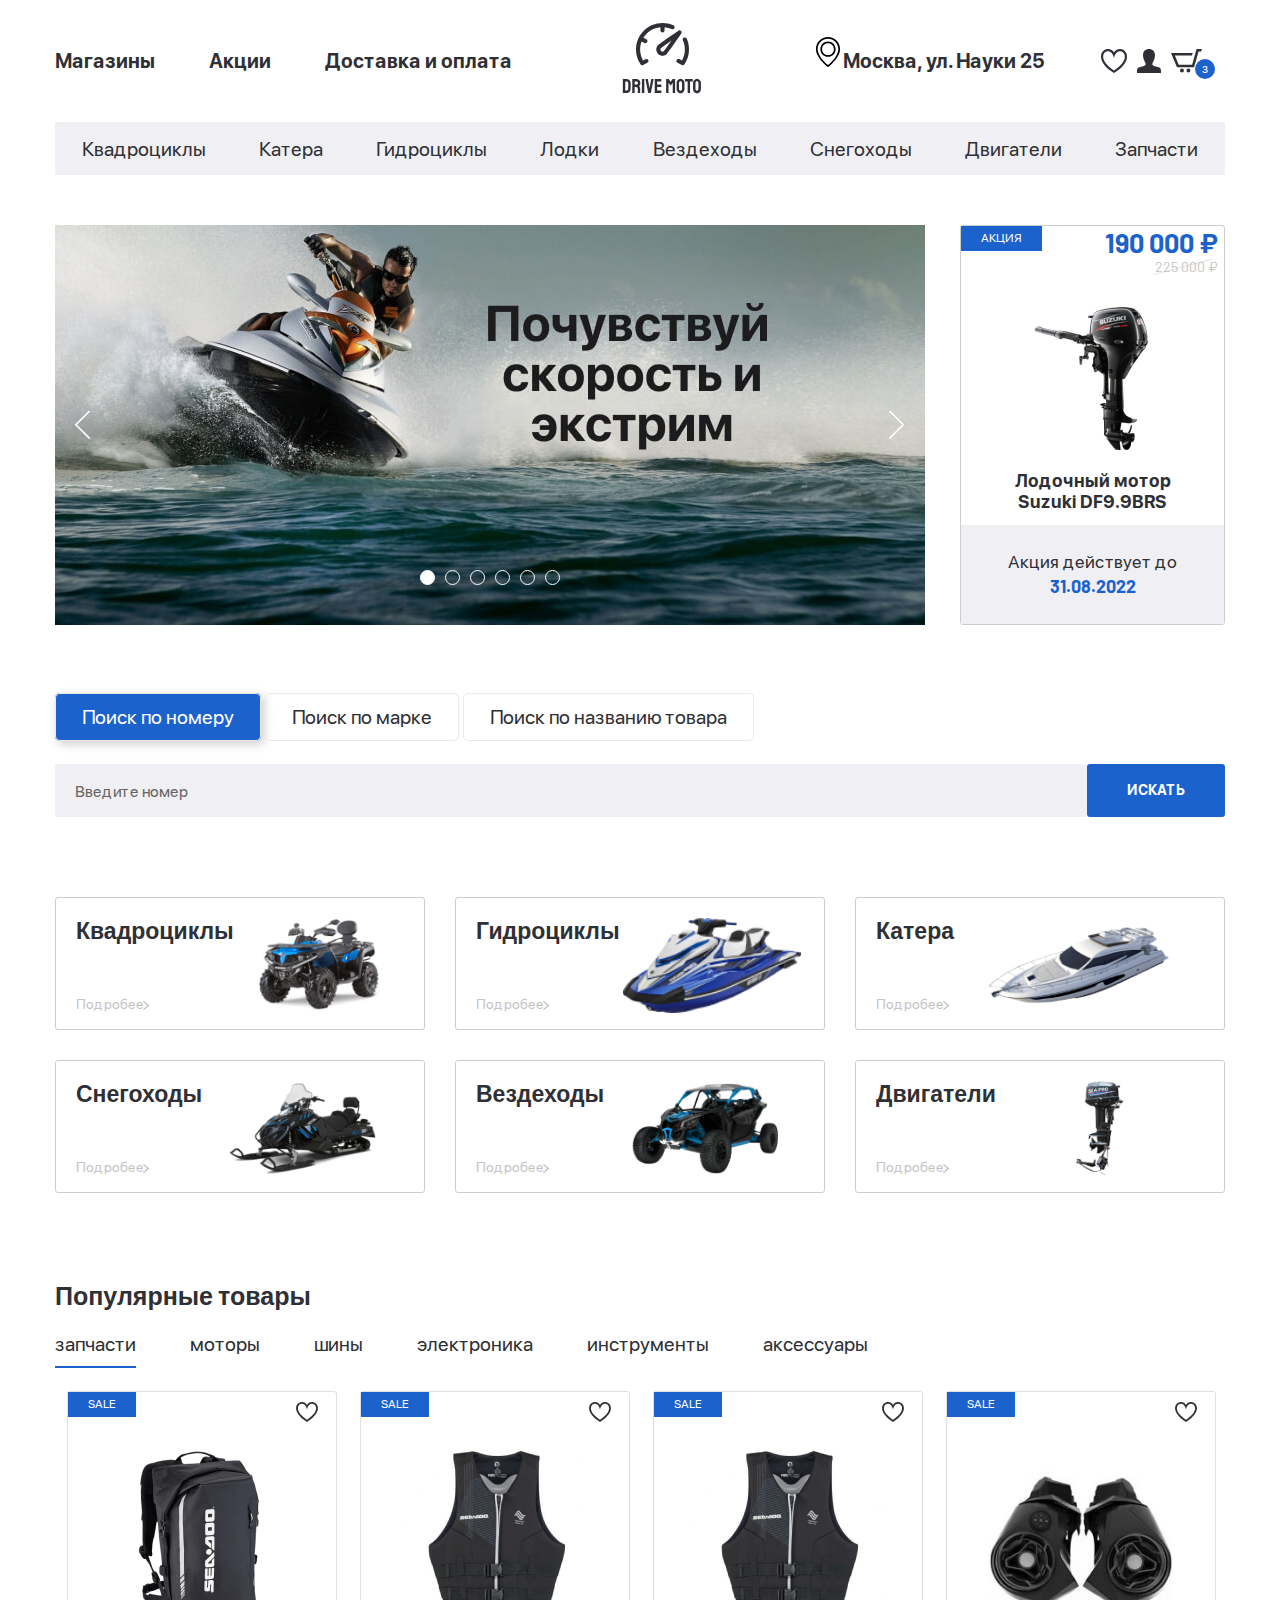
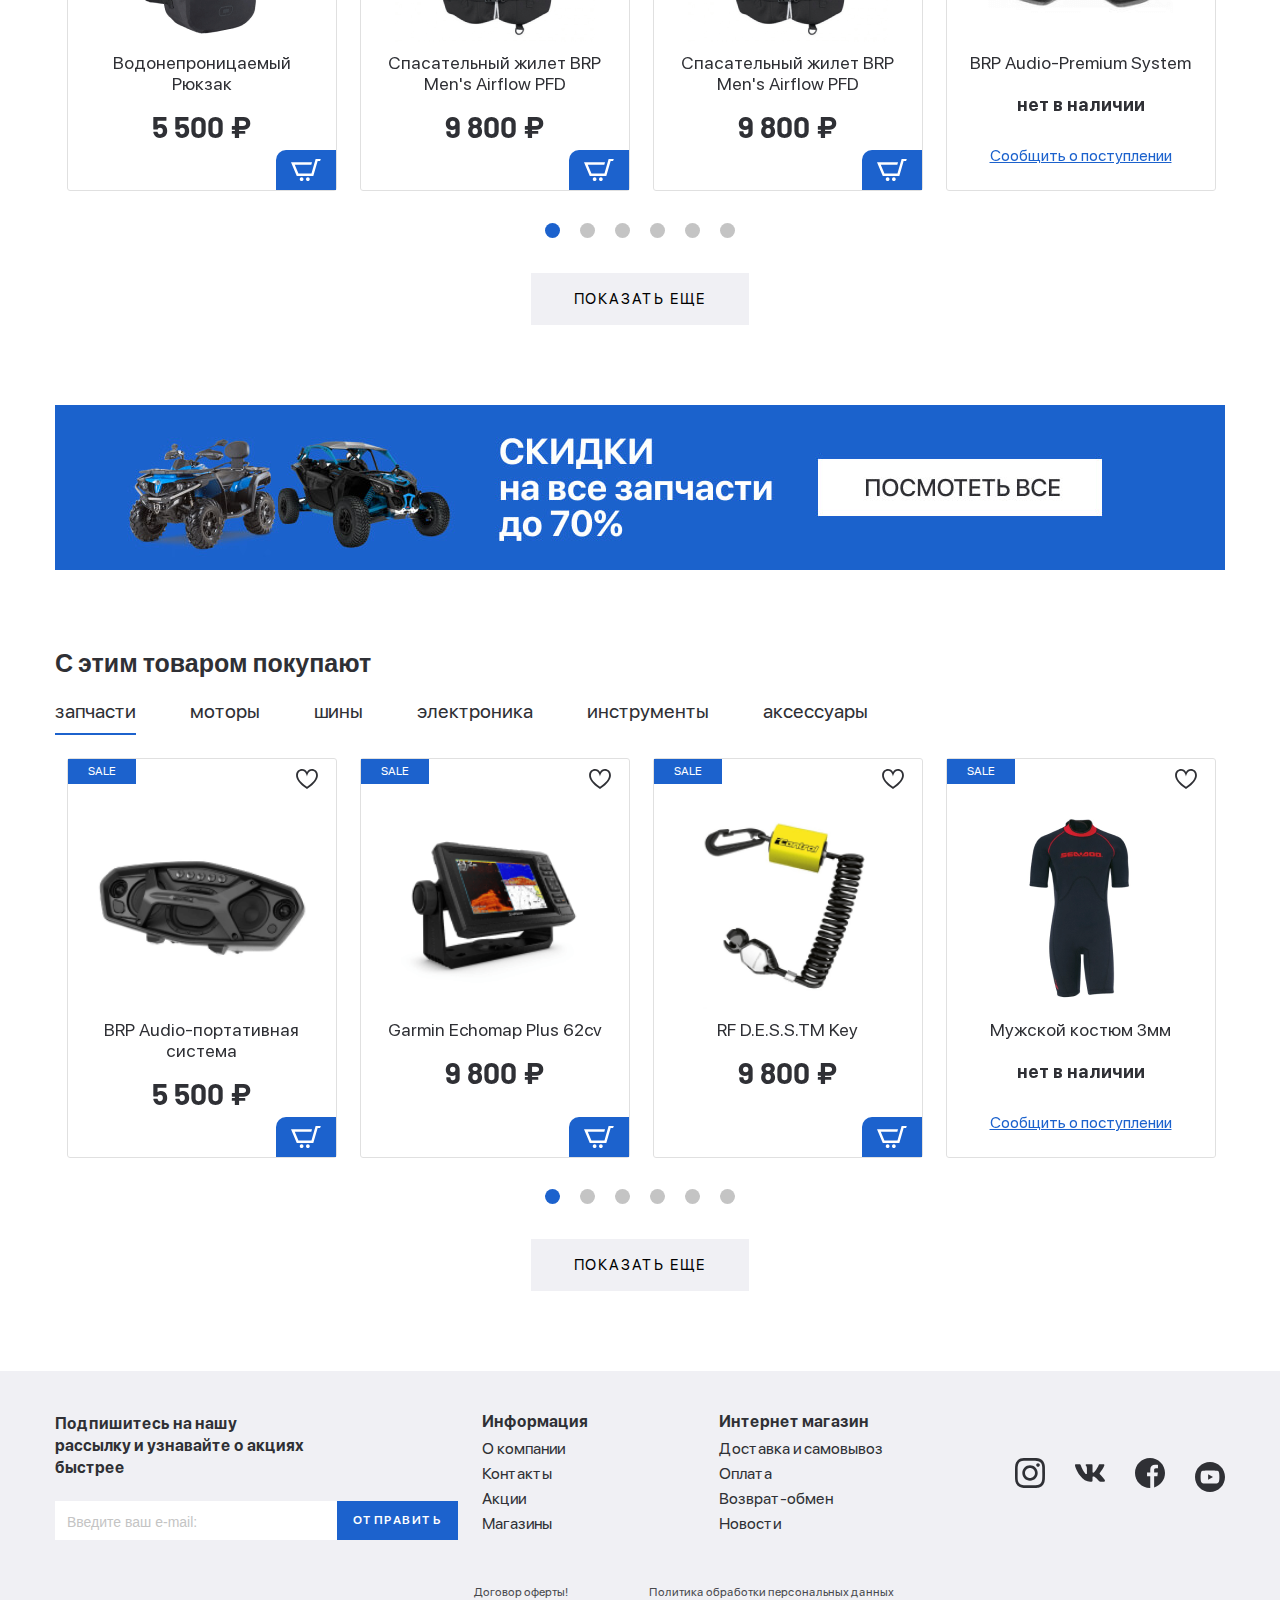
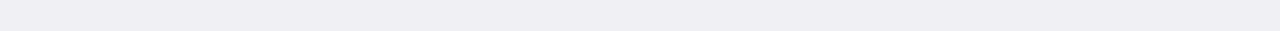
==== commit 03b19f4e: "footer" ====
--- a/index.html
+++ b/index.html
@@ -22,6 +22,7 @@
 
 <body>
   <div class="site">
+
     <header class="header">
       <div class="header__top">
         <div class="container">
@@ -1131,6 +1132,7 @@
               </ul>
             </div>
 
+
             <div class="footer__top-item">
 
               <ul class="social-list">
--- a/css/style.css
+++ b/css/style.css
@@ -113,7 +113,7 @@
   display: block;
   width: 33px;
   height: 3px;
-  background-color: #2F3035;
+  background-color: #2f3035;
   border-radius: 3px;
 }
 
@@ -187,7 +187,6 @@
   text-align: center;
 }
 
-
 .menu-categories {
   margin-bottom: 50px;
   min-height: 53px;
@@ -239,7 +238,6 @@
 
 .banner-section__slider-img {
   object-fit: cover;
-
 }
 
 .banner-section__slider-btn,
@@ -291,7 +289,7 @@
   background-color: #1c62cd;
 }
 
-.banner-section .slick-active button {
+.banner-section .slick-dots .slick-active button {
   background-color: #fff;
 }
 
@@ -405,7 +403,6 @@
 .sale-item:hover .sale-item__footer-data {
   color: rgb(253, 6, 6);
 }
-
 
 .search__tabs {
   margin-bottom: 35px;
@@ -610,8 +607,6 @@
   opacity: 1;
 }
 
-
-
 .product-card__btn-svg {
   position: absolute;
   width: 30px;
@@ -775,13 +770,15 @@
 .footer__top-inner {
   display: flex;
   justify-content: space-between;
-}
+  flex-wrap: wrap;
+}
+
 
 .footer__top-news {
   display: flex;
   flex-direction: column;
   justify-content: space-between;
-  max-width: 295px;
+
 }
 
 .footer__top-title {
@@ -798,6 +795,8 @@
 .footer__top-form {
   display: flex;
   justify-content: space-between;
+  max-width: 295px;
+
 }
 
 .footer__top-input {
@@ -822,6 +821,7 @@
 
 .footer__top-btn {
   padding: 10px 16px;
+  margin-right: 30px;
   font-weight: 600;
   font-size: 12px;
   letter-spacing: 0.12em;
@@ -922,8 +922,6 @@
   opacity: 1;
 }
 
-
-
 .catalog__btn--grid {
   margin-right: 10px;
   background-image: url("../images/icons/btn-grid.svg");
@@ -963,7 +961,6 @@
 .catalog__inner-item.catalog__inner-item--list {
   width: 100%;
   transition: width 0.5s;
-
 }
 
 .catalog__inner-item.catalog__inner-item--list .product-card {
@@ -1330,7 +1327,6 @@
   color: #fff;
 }
 
-
 .aside-filter__reset-btn {
   display: block;
   margin: 0 auto;
@@ -1380,7 +1376,7 @@
 .aside-filter__choice-select-box .aside-filter__title-arrow::before {
   content: "";
   position: absolute;
-  background-image: url('../images/icons/arrow-bottom.svg');
+  background-image: url("../images/icons/arrow-bottom.svg");
   width: 12px;
   height: 8px;
   display: block;
@@ -1396,7 +1392,7 @@
 .aside-filter__choice-select-box .aside-filter__title-arrow--active::before {
   content: "";
   position: absolute;
-  background-image: url('../images/icons/arrow-bottom.svg');
+  background-image: url("../images/icons/arrow-bottom.svg");
   width: 12px;
   height: 8px;
   display: block;
@@ -1417,10 +1413,8 @@
   font-size: 13px;
 }
 
-
 .product-page__inner {
   display: flex;
-
 }
 
 .product-page__img-box {
@@ -1451,19 +1445,18 @@
 .product-page__prise-old {
   position: relative;
   margin-bottom: 20px;
-  font-family: 'Barlow', sans-serif;
+  font-family: "Barlow", sans-serif;
   font-style: normal;
   font-weight: 400;
   font-size: 30px;
   text-align: center;
   color: rgba(0, 0, 0, 0.6);
-
 }
 
 .product-page__prise-old::before {
   content: "";
   position: absolute;
-  background-image: url('../images/icons/line-black.svg');
+  background-image: url("../images/icons/line-black.svg");
   width: 127px;
   height: 26px;
   display: block;
@@ -1475,16 +1468,16 @@
 
 .product-page__prise-new {
   margin-bottom: 20px;
-  font-family: 'Barlow', sans-serif;
+  font-family: "Barlow", sans-serif;
   font-style: normal;
   font-weight: 700;
   font-size: 40px;
-  color: #2F3035;
+  color: #2f3035;
 }
 
 .product-page__prise-discount {
   font-size: 15px;
-  color: #1C62CD;
+  color: #1c62cd;
 }
 
 .product-page__content {
@@ -1493,7 +1486,7 @@
 }
 
 .product-page__title {
-  font-family: 'SF Pro Display', sans-serif;
+  font-family: "SF Pro Display", sans-serif;
   line-height: 36px;
   margin-bottom: 10px;
 }
@@ -1502,7 +1495,7 @@
   margin: 0;
   margin-bottom: 25px;
   font-size: 15px;
-  color: #2F3035;
+  color: #2f3035;
   opacity: 0.6;
 }
 
@@ -1522,17 +1515,16 @@
   height: 22px;
   background-repeat: no-repeat;
   background-size: contain;
-
 }
 
 .product-page__btn--favorite {
   display: block;
-  background-image: url('../images/icons/heart-icon.svg')
+  background-image: url("../images/icons/heart-icon.svg");
 }
 
 .product-page__btn--rating {
   display: block;
-  background-image: url('../images/icons/rating.svg')
+  background-image: url("../images/icons/rating.svg");
 }
 
 .product-page__tabs {
@@ -1549,7 +1541,7 @@
 }
 
 .product-page__tab.tab--active {
-  border-bottom: 2px solid #1C62CD;
+  border-bottom: 2px solid #1c62cd;
   font-weight: 700;
   opacity: 1;
 }
@@ -1586,7 +1578,7 @@
   justify-content: space-around;
   padding: 22px 0 17px;
   margin-bottom: 50px;
-  background-color: #F0F0F4;
+  background-color: #f0f0f4;
 }
 
 .tabs-table__tab {
@@ -1596,10 +1588,8 @@
 
 .tabs-table__tab.tab--active {
   color: rgba(0, 0, 0, 1);
-  border-bottom: 2px solid #1C62CD;
-}
-
-
+  border-bottom: 2px solid #1c62cd;
+}
 
 .tabs-table__container {
   padding-left: 30px;
@@ -1628,7 +1618,7 @@
   position: relative;
   padding: 9px 17px;
   width: 313px;
-  background-color: #F0F0F4;
+  background-color: #f0f0f4;
   border: none;
   border-radius: 3px;
 }
@@ -1644,7 +1634,7 @@
 .tabs-table__input-btn::before {
   content: "";
   position: absolute;
-  background-image: url('../images/icons/search-icon.svg');
+  background-image: url("../images/icons/search-icon.svg");
   width: 16px;
   height: 16px;
   display: block;
@@ -1656,7 +1646,7 @@
 }
 
 .tabs-table__input-text::placeholder {
-  color: #C4C4C4;
+  color: #c4c4c4;
 }
 
 .tabs-table__label .checkbox.checked,
@@ -1673,7 +1663,7 @@
   width: 16px;
   height: 16px;
   background: transparent;
-  border: 1.5px solid #1C62CD;
+  border: 1.5px solid #1c62cd;
 }
 
 .tabs-table__label .jq-radio.checked .jq-radio__div {
@@ -1683,7 +1673,7 @@
   left: 50%;
   top: 50%;
   transform: translate(-50%, -50%);
-  background: #1C62CD;
+  background: #1c62cd;
   border: none;
 }
 
@@ -1734,7 +1724,6 @@
 
 .tabs-table__quantity {
   width: 130px;
-
 }
 
 .tabs-table__button {
@@ -1754,9 +1743,7 @@
 }
 
 .menu-mobile--active {
-
   transform: translateX(0);
-
 }
 
 .menu-mobile__item {
@@ -1785,7 +1772,7 @@
   display: none;
   width: 100%;
   overflow-x: scroll;
-  background-color: #F0F0F4;
+  background-color: #f0f0f4;
   margin-bottom: 25px;
 }
 
@@ -1796,4 +1783,27 @@
   align-items: center;
   font-weight: 700;
   width: 450px;
+}
+
+.product-slider .slick-dots li {
+  display: inline-block;
+  justify-content: center;
+  padding: 0 10px;
+}
+
+.product-slider .slick-dots li button {
+  padding: 0;
+  margin: 0;
+  font-size: 0;
+  width: 15px;
+  height: 15px;
+  border: none;
+  background: #c4c4c4;
+  border-radius: 50px;
+  cursor: pointer;
+  transition: background-color 0.2s;
+}
+
+.product-slider .slick-dots .slick-active button {
+  background-color: #1c62cd;
 }--- a/css/media.css
+++ b/css/media.css
@@ -7,30 +7,7 @@
     margin-top: 20px;
   }
 
-  .product-slider .slick-dots li {
-    display: inline-block;
-    justify-content: center;
-    padding: 0 10px;
-
-  }
-
-  .product-slider .slick-dots li button {
-    padding: 0;
-    margin: 0;
-    font-size: 0;
-    width: 18px;
-    height: 18px;
-    border: none;
-    background: #C4C4C4;
-    border-radius: 50px;
-    cursor: pointer;
-    transition: background-color 0.2s;
-  }
-
-
-  .popular-products__container .slick-active {
-    background-color: #fff;
-  }
+
 }
 
 
@@ -65,6 +42,16 @@
   .categories__item:not(:last-child) {
     margin-right: 15px;
   }
+}
+
+@media (max-width: 1024px) {
+
+
+  .footer__top-item {
+    margin-bottom: 25px;
+    width: 100%;
+  }
+
 }
 
 @media (max-width: 968px) {
@@ -143,6 +130,13 @@
     padding: 20px 0 0;
     margin-bottom: 25px;
   }
+
+  .footer__top-item {
+
+    width: 100%;
+  }
+
+
 }
 
 @media (max-width: 640px) {
@@ -170,6 +164,8 @@
   .banner-section .slick-dots {
     bottom: 16px;
   }
+
+
 }
 
 @media (max-width: 440px) {
@@ -206,7 +202,7 @@
   }
 
   .categories__link {
-    padding: 8px;
+    padding: 15px 8px;
   }
 
   .categories__item:not(:last-child) {
@@ -216,4 +212,8 @@
   .title {
     text-align: center;
   }
+
+  .footer__top-input {
+    max-width: 180px;
+  }
 }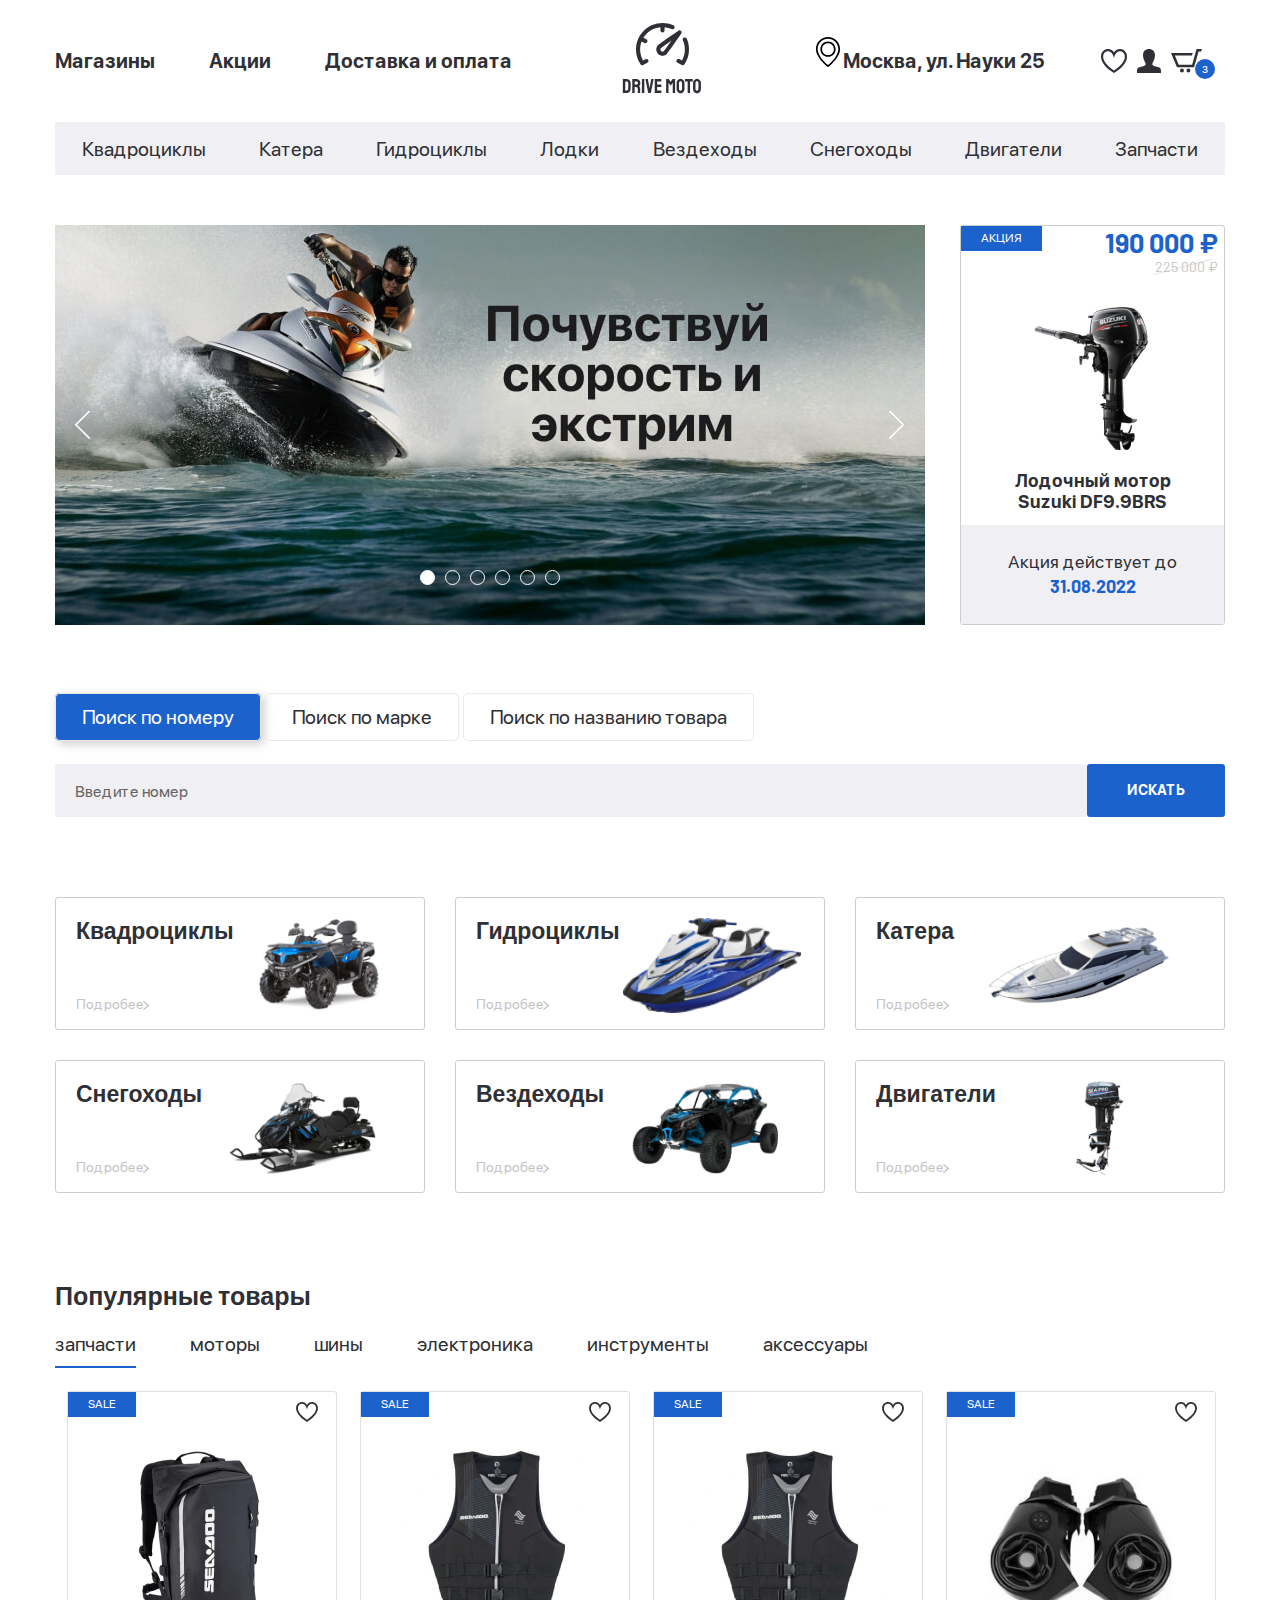
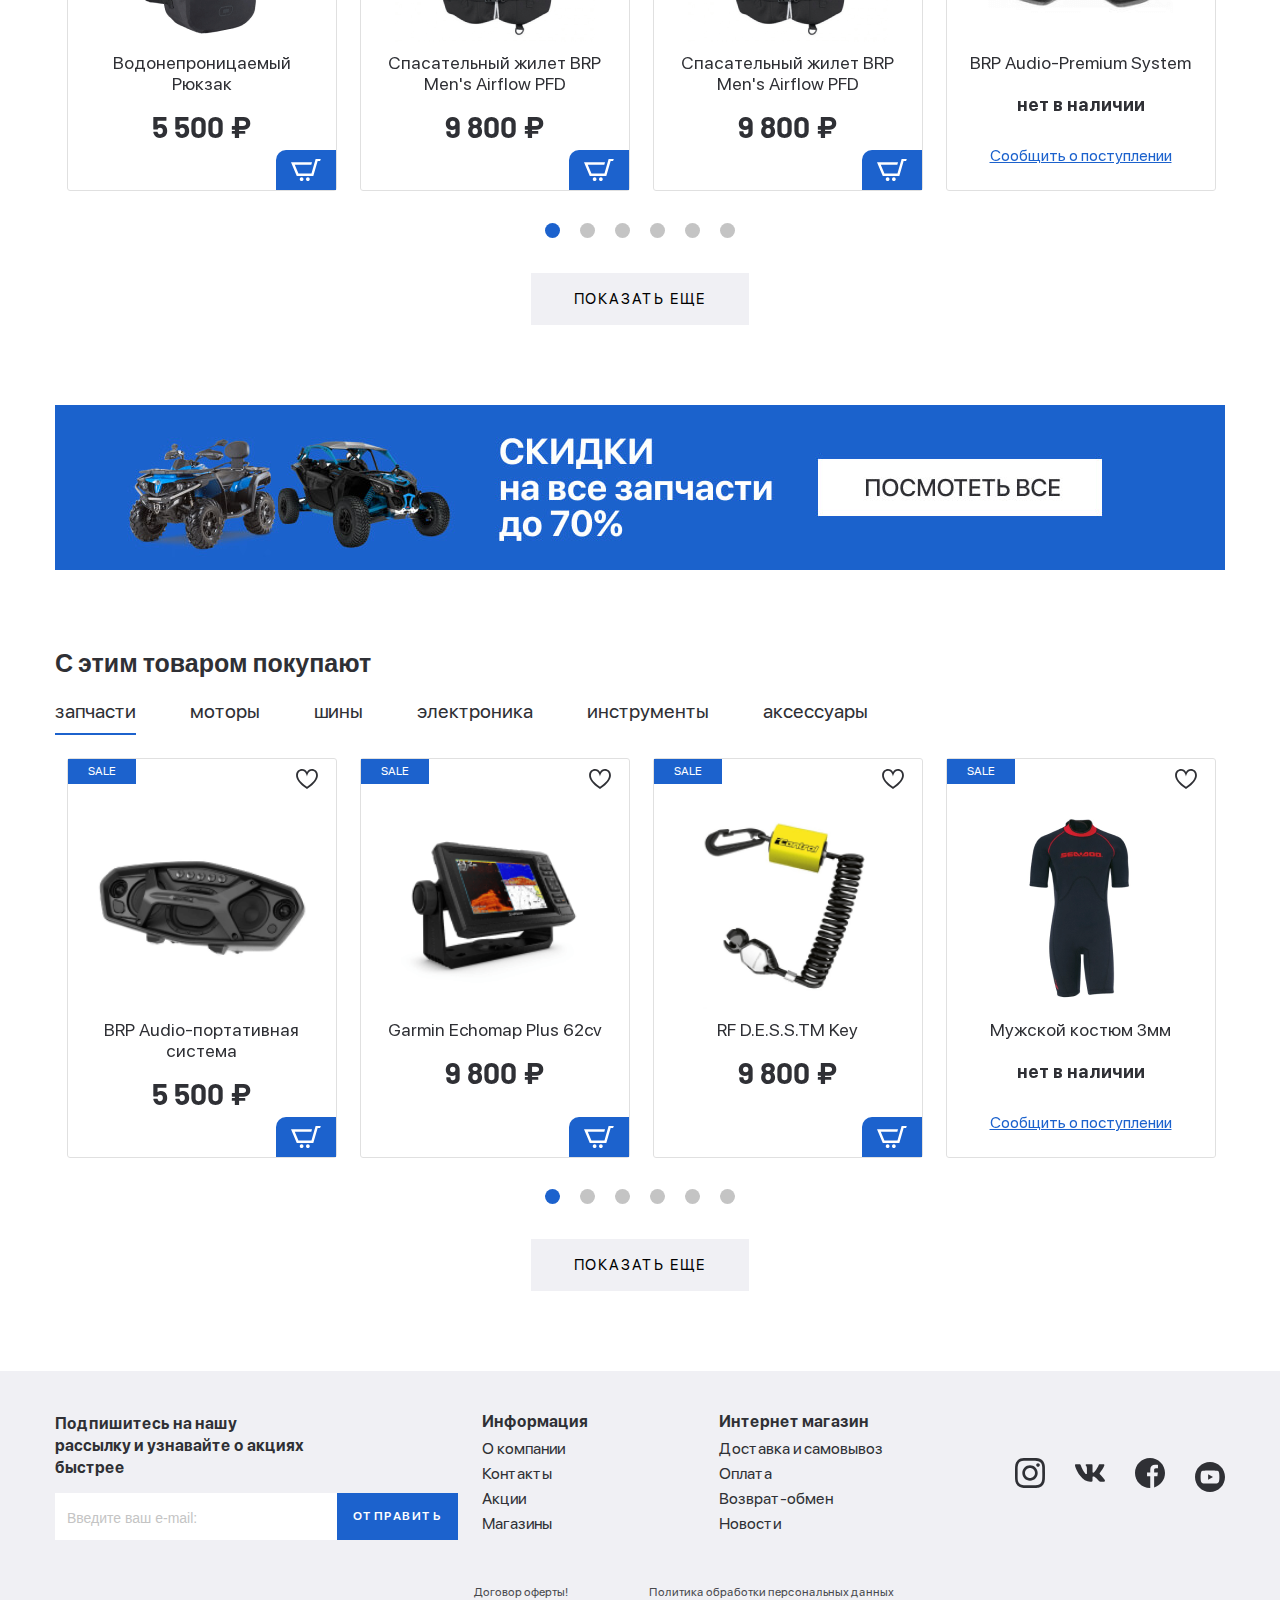
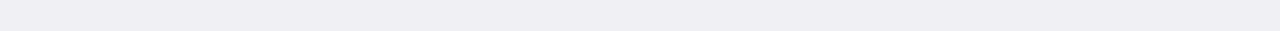
==== commit a0da5f26: "999" ====
--- a/index.html
+++ b/index.html
@@ -1096,7 +1096,7 @@
             </div>
 
             <div class="footer__top-item">
-              <h6 class="footer__top-title">Информация</h6>
+              <h6 class="footer__top-title footer__top-title--border">Информация</h6>
               <ul class="footer-list">
                 <li class="footer-list__item">
                   <a href="" class="footer-list__link"> О компании </a>
@@ -1114,7 +1114,7 @@
             </div>
 
             <div class="footer__top-item">
-              <h6 class="footer__top-title">Интернет магазин</h6>
+              <h6 class="footer__top-title footer__top-title--border">Интернет магазин</h6>
               <ul class="footer-list">
                 <li class="footer-list__item">
                   <a href="" class="footer-list__link"> Доставка и самовывоз </a>
--- a/css/style.css
+++ b/css/style.css
@@ -801,7 +801,7 @@
 
 .footer__top-input {
   background-color: #fff;
-  padding: 8px 12px;
+  padding: 12px 12px;
   border: none;
 }
 
--- a/css/media.css
+++ b/css/media.css
@@ -6,10 +6,7 @@
   .slick-dots {
     margin-top: 20px;
   }
-
-
-}
-
+}
 
 @media (max-width: 1200px) {
   .menu__item:not(:last-child) {
@@ -45,13 +42,10 @@
 }
 
 @media (max-width: 1024px) {
-
-
   .footer__top-item {
     margin-bottom: 25px;
     width: 100%;
   }
-
 }
 
 @media (max-width: 968px) {
@@ -132,11 +126,8 @@
   }
 
   .footer__top-item {
-
-    width: 100%;
-  }
-
-
+    width: 100%;
+  }
 }
 
 @media (max-width: 640px) {
@@ -165,6 +156,23 @@
     bottom: 16px;
   }
 
+  .footer__bottom {
+    padding: 0;
+    flex-wrap: wrap;
+    justify-content: start;
+  }
+
+  .footer-list {
+    display: none;
+  }
+
+  .footer__top-title--border {
+
+    padding: 15px 0 0;
+
+    border-top: 2px solid #141414;
+
+  }
 
 }
 
@@ -213,7 +221,29 @@
     text-align: center;
   }
 
+  .footer__top-form {
+    max-width: 100%;
+  }
+
+  .footer__top-label {
+    width: 100%;
+  }
+
   .footer__top-input {
-    max-width: 180px;
+
+    width: 100%;
+  }
+
+  .footer__bottom {
+    font-size: 10px;
+  }
+
+  .footer__top-title--width {
+    margin: 0 auto 30px;
+    text-align: center;
+  }
+
+  .footer__top-btn {
+    margin: 0;
   }
 }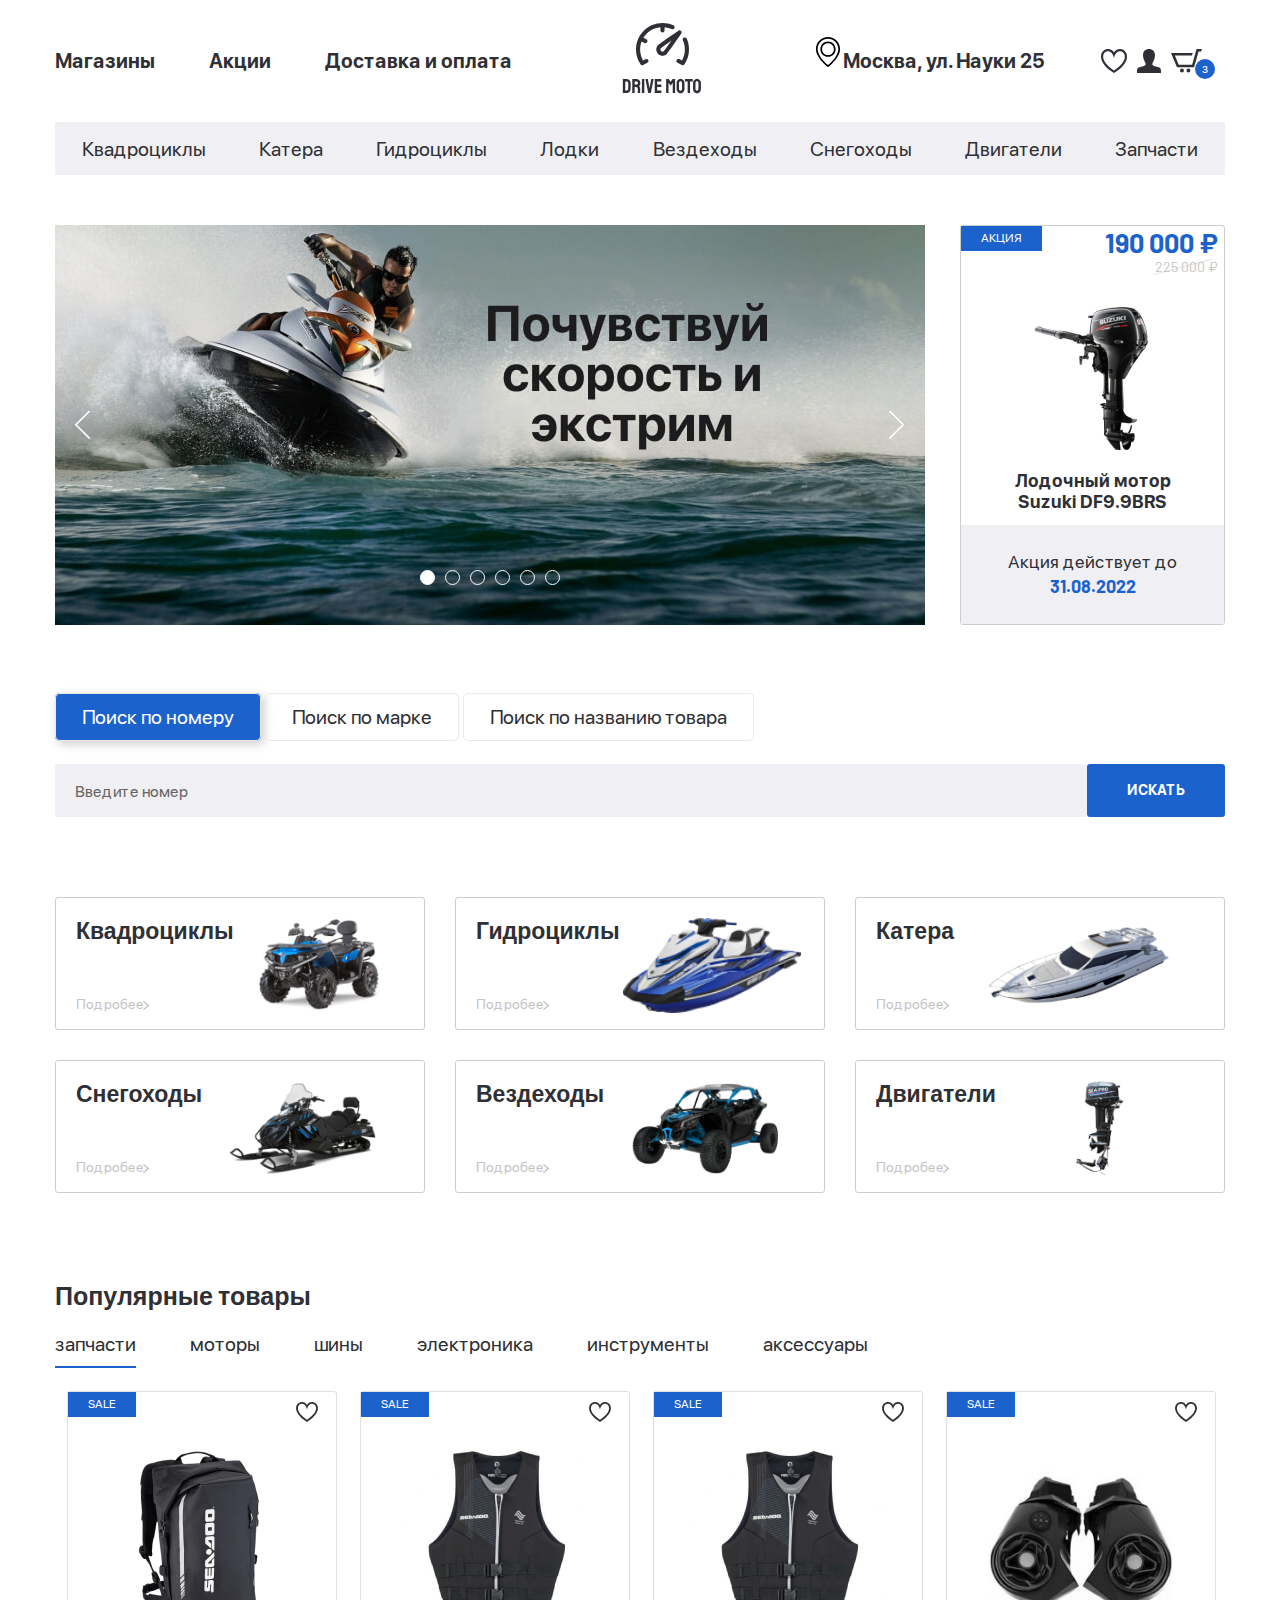
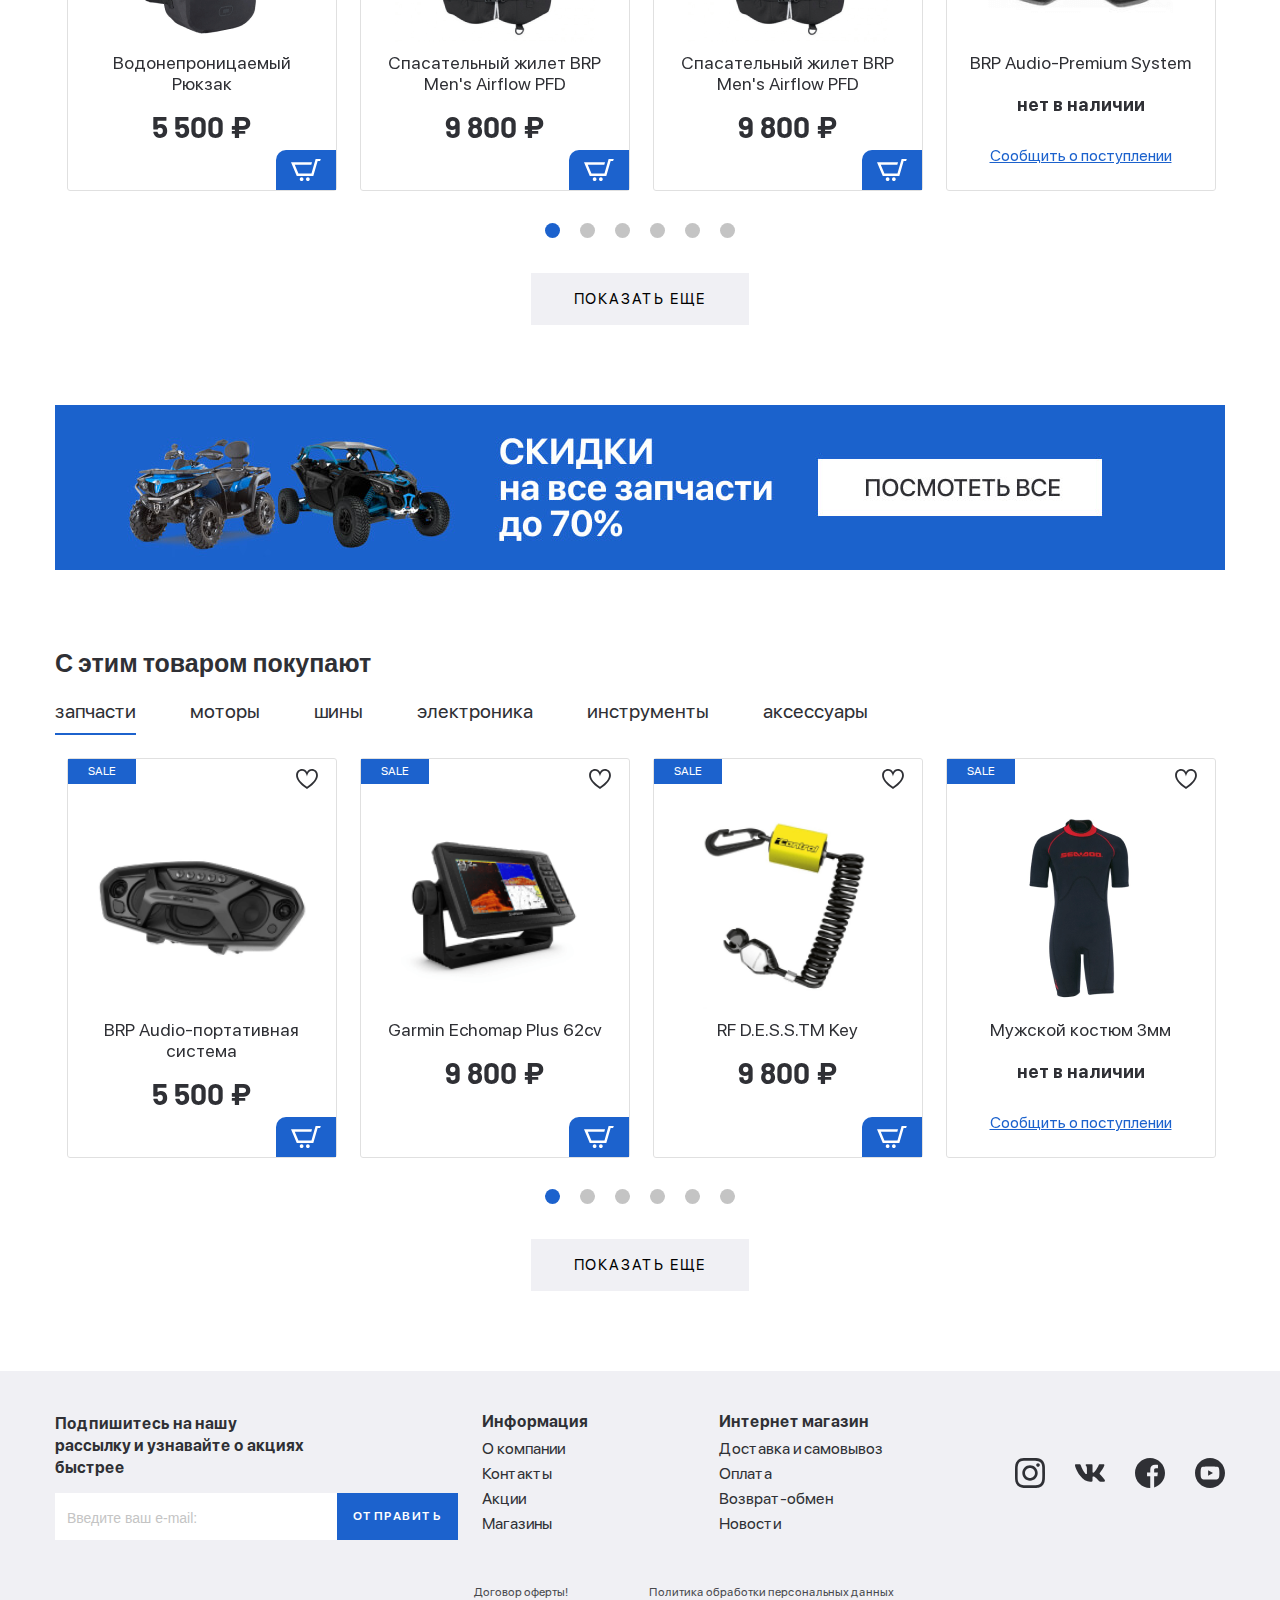
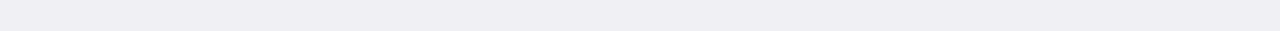
==== commit 3b2923d6: "5555" ====
--- a/index.html
+++ b/index.html
@@ -1151,7 +1151,7 @@
                     <img src="./images/social-icons/facebook.svg" alt="" class="social-list__img" wght="30" height="30">
                   </a>
                 </li>
-                <li class="social-list__item">
+                <li class="social-list__item social-list__item--youtube">
                   <a href="" class="social-list__link">
                     <img src="./images/social-icons/youtube.svg" alt="" class="social-list__img" wght="30" height="30">
                   </a>
--- a/css/style.css
+++ b/css/style.css
@@ -836,6 +836,10 @@
 
 .social-list__item:not(:last-child) {
   margin-right: 30px;
+}
+
+.social-list__item--youtube {
+  transform: translateY(-4px);
 }
 
 .footer__bottom {
--- a/css/media.css
+++ b/css/media.css
@@ -166,12 +166,23 @@
     display: none;
   }
 
+  .footer {
+    background-color: #F9F9FC;
+  }
+
   .footer__top-title--border {
 
     padding: 15px 0 0;
 
-    border-top: 2px solid #141414;
-
+    border-top: 2px solid #F0F0F4;
+
+  }
+
+  .footer-list__link {
+    font-weight: 500;
+    font-size: 14px;
+    line-height: 18px;
+    color: #7F7F7F;
   }
 
 }
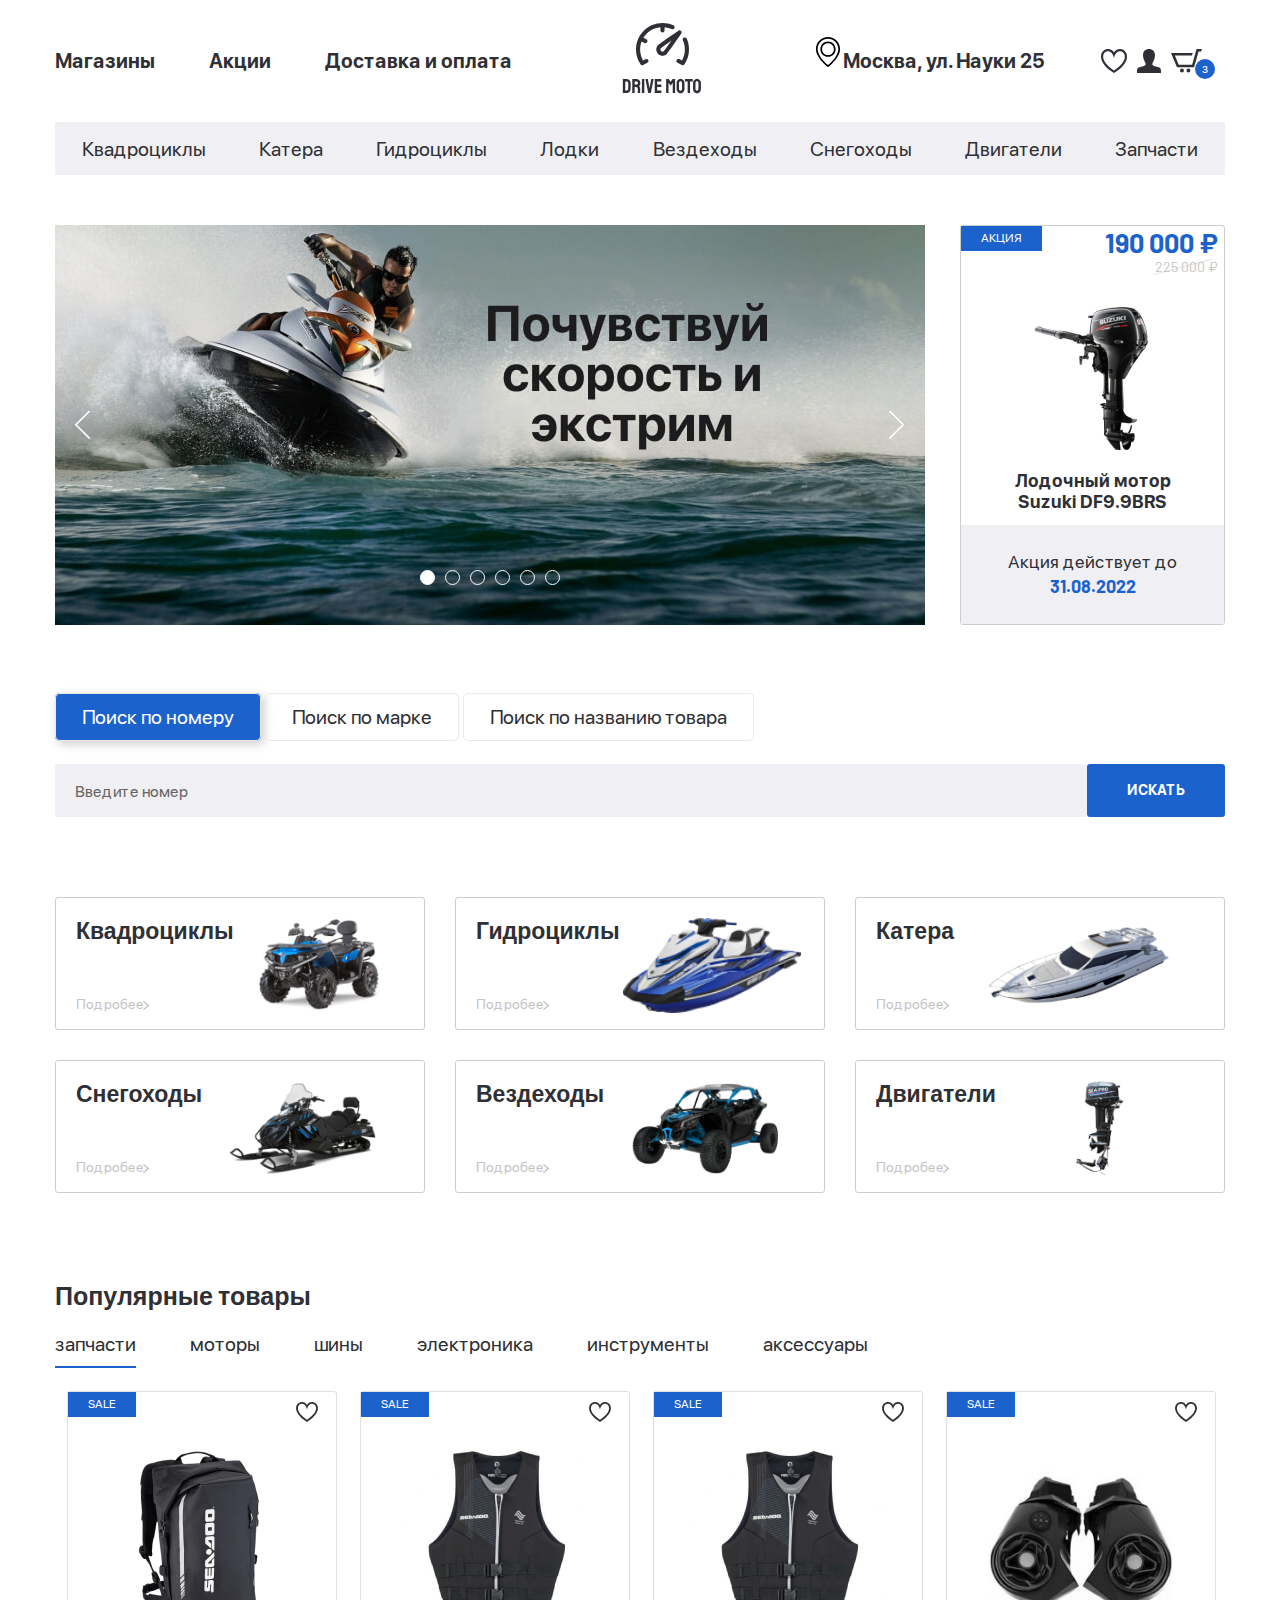
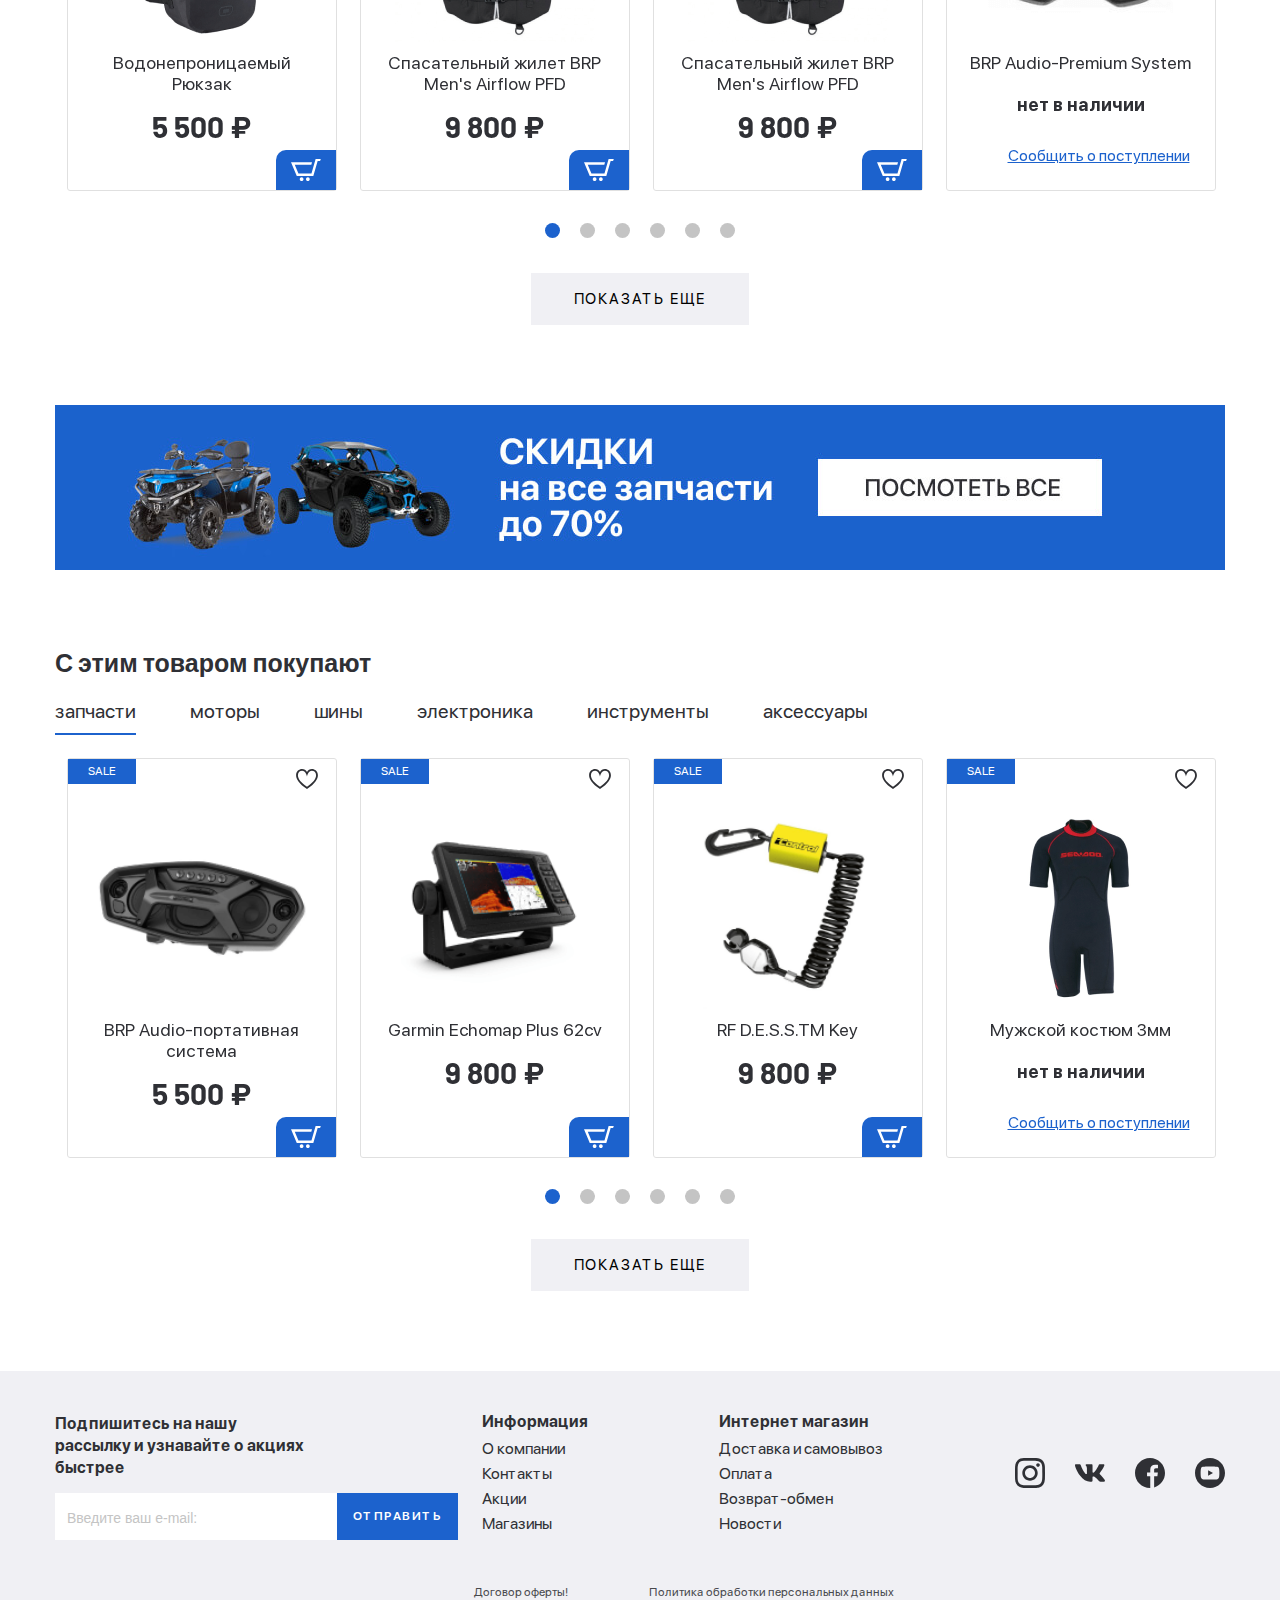
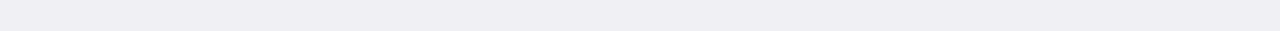
==== commit 889e185b: "all add" ====
--- a/index.html
+++ b/index.html
@@ -1096,7 +1096,7 @@
             </div>
 
             <div class="footer__top-item">
-              <h6 class="footer__top-title footer__top-title--border">Информация</h6>
+              <h6 class="footer__top-title footer__top-title--border footer__top-title--border-top">Информация</h6>
               <ul class="footer-list">
                 <li class="footer-list__item">
                   <a href="" class="footer-list__link"> О компании </a>
@@ -1133,7 +1133,7 @@
             </div>
 
 
-            <div class="footer__top-item">
+            <div class="footer__top-item footer__top-item--social">
 
               <ul class="social-list">
                 <li class="social-list__item">
@@ -1179,13 +1179,4 @@
   <script src="js/main.js"></script>
 </body>
 
-</html>
-
-<!-- <div class="tabs-wrapper">
-   <div class="tabs">
-     <a class="tab tab--active" href="#"></a>
-   </div>
-   <div class="tabs-container">
-     <div class="tabs-content"></div>
-   </div>
- </div> -->+</html>--- a/css/style.css
+++ b/css/style.css
@@ -564,6 +564,7 @@
 .product-card {
   position: relative;
   display: inline-block;
+  padding: 50px 18px 52px;
   border: 1px solid #e0e0e0;
   transition: box-shadow 0.2s, border-color 0.2s, color 0.2s;
   border-radius: 3px;
@@ -585,7 +586,6 @@
 }
 
 .product-card__link {
-  padding: 50px 18px 30px;
   display: flex;
   flex-direction: column;
   justify-content: space-between;
@@ -773,12 +773,10 @@
   flex-wrap: wrap;
 }
 
-
 .footer__top-news {
   display: flex;
   flex-direction: column;
   justify-content: space-between;
-
 }
 
 .footer__top-title {
@@ -796,7 +794,6 @@
   display: flex;
   justify-content: space-between;
   max-width: 295px;
-
 }
 
 .footer__top-input {
@@ -897,6 +894,11 @@
   margin-bottom: 45px;
 }
 
+.catalog__fiter-pagination-wrapper {
+  overflow-x: scroll;
+  padding: 15px 0;
+}
+
 .catalog__fiter-btn {
   padding: 4px 22px;
   background-color: #f0f0f4;
@@ -909,6 +911,7 @@
 }
 
 .catalog__fiter-select {
+  width: 180px;
   margin-right: 34px;
 }
 
@@ -942,10 +945,13 @@
 .catalog__inner-aside {
   display: flex;
   flex-direction: column;
-  max-width: 290px;
-  width: 100%;
-  flex-grow: 0;
+
+
   margin-right: 8px;
+}
+
+.tabs-wrapper--no-scroll {
+  width: 290px;
 }
 
 .catalog__inner-product {
@@ -955,6 +961,19 @@
   flex-wrap: wrap;
   margin-bottom: 40px;
   justify-content: space-between;
+}
+
+.aside-btn {
+  display: none;
+  padding: 15px 0;
+  text-transform: uppercase;
+  font-weight: 700;
+  text-align: center;
+  width: 100%;
+  cursor: pointer;
+  color: #fff;
+  background-color: #1C62CD;
+  margin-bottom: 30px;
 }
 
 .catalog__inner-item {
@@ -1577,6 +1596,10 @@
   border-radius: 3px;
 }
 
+.product-page__item-btn-mobile {
+  display: none;
+}
+
 .tabs-table__tabs {
   display: flex;
   justify-content: space-around;
@@ -1584,6 +1607,8 @@
   margin-bottom: 50px;
   background-color: #f0f0f4;
 }
+
+
 
 .tabs-table__tab {
   padding: 0 5px 5px 0;
@@ -1787,6 +1812,12 @@
   align-items: center;
   font-weight: 700;
   width: 450px;
+}
+
+.mobile-overflow-box {
+  display: flex;
+  justify-content: space-around;
+  width: 100%;
 }
 
 .product-slider .slick-dots li {
--- a/css/media.css
+++ b/css/media.css
@@ -39,6 +39,21 @@
   .categories__item:not(:last-child) {
     margin-right: 15px;
   }
+
+  .catalog__inner-product {
+    justify-content: space-around;
+  }
+
+  .product-page__inner {
+    flex-wrap: wrap;
+  }
+
+  .product-page__inner {
+
+    justify-content: center;
+  }
+
+
 }
 
 @media (max-width: 1024px) {
@@ -46,6 +61,45 @@
     margin-bottom: 25px;
     width: 100%;
   }
+
+
+
+  .product-page__wrapper {
+    display: none;
+  }
+
+  .product-page__img-box {
+    order: 1;
+  }
+
+  .product-page__item-btn {
+    margin: 0 auto;
+
+    margin-top: 25px;
+  }
+
+
+
+  .product-page__img-box {
+
+    margin-right: 0;
+
+  }
+
+  .product-page__item-btn-mobile {
+    display: block;
+  }
+
+  .tabs-table__form {
+
+    flex-direction: column;
+    align-items: flex-start;
+  }
+
+  .tabs-table__label {
+    margin-top: 15px;
+  }
+
 }
 
 @media (max-width: 968px) {
@@ -112,7 +166,7 @@
   }
 
   .mobile-overflow {
-    width: 1000px;
+    width: 968px;
   }
 
   .tabs-wrapper {
@@ -120,6 +174,11 @@
     padding: 20px 0 25px 0;
   }
 
+  .mobile-overflow__box {
+    overflow-x: scroll;
+    padding: 20px 0 25px 0;
+  }
+
   .tabs-wrapper--box {
     padding: 20px 0 0;
     margin-bottom: 25px;
@@ -128,9 +187,103 @@
   .footer__top-item {
     width: 100%;
   }
+
+  .tabs-wrapper--no-scroll {
+    overflow: hidden;
+  }
+
+  .catalog__inner-item {
+
+    margin-right: 10px;
+  }
+
+  .catalog__fiter-sorting button {
+    display: none;
+  }
+
+  .catalog__fiter-select {
+
+    margin-right: 0;
+  }
+
+  .tabs-table__text {
+    font-size: 14px;
+
+  }
+
+  .tabs-table__label {
+
+    font-size: 14px;
+
+  }
+
+  .tabs-table__title {
+    font-size: 16px;
+    font-weight: 700;
+  }
+
+  .tabs-table__list-item {
+    display: block;
+  }
+
+  .tabs-table__list-item-address {
+    display: none;
+  }
+
+
+  .tabs-table__list-item div {
+    margin-bottom: 15px;
+  }
+
+  .tabs-table__text {
+    margin-bottom: 15px;
+  }
+
+  .tabs-table__container {
+    padding-left: 0;
+  }
+
+  .tabs-table__tabs-scroll {
+    overflow-x: scroll;
+  }
+
+  .tabs-table__tabs {
+    display: block;
+  }
+
+  .mobile-overflow-box {
+    display: block;
+    width: 800px;
+    padding-left: 10px;
+  }
+
 }
 
+@media (max-width: 740px) {
+  .catalog__fiter {
+    display: block;
+  }
+
+  .catalog__fiter-pagination {
+    margin-bottom: 25px;
+  }
+
+  .catalog__fiter-pagination {
+    margin-bottom: 15px;
+  }
+}
+
 @media (max-width: 640px) {
+
+  .aside-btn {
+    display: block;
+
+  }
+
+  .catalog__inner-aside {
+    display: none;
+  }
+
   .banner-section__slider {
     min-height: 200px;
   }
@@ -171,11 +324,50 @@
   }
 
   .footer__top-title--border {
-
-    padding: 15px 0 0;
-
+    position: relative;
+
+    padding: 15px 0;
+
+    border-bottom: 2px solid #F0F0F4;
+    margin-bottom: 0;
+
+  }
+
+  .footer__top-title--border::before {
+    content: "";
+    position: absolute;
+    background-image: url(../images/icons/arrow-bottom.svg);
+    width: 12px;
+    height: 8px;
+    display: block;
+    bottom: 19px;
+    right: 0;
+    background-repeat: no-repeat;
+    background-size: contain;
+    z-index: 999;
+    transform: rotate(0);
+    transition: transform 0.2s;
+  }
+
+  .footer__top-title--border.footer__top-title-arrow--active::before {
+    transform: rotate(180deg);
+  }
+
+  .footer__top-item {
+    margin-bottom: 0;
+
+  }
+
+  .footer__top-item--social {
+    margin-top: 25px;
+  }
+
+  .footer__top-form {
+    margin-bottom: 25px;
+  }
+
+  .footer__top-title--border-top {
     border-top: 2px solid #F0F0F4;
-
   }
 
   .footer-list__link {
@@ -185,7 +377,35 @@
     color: #7F7F7F;
   }
 
+  .social-list {
+    justify-content: center;
+  }
+
+  .catalog__inner-item {
+    margin-right: 0;
+  }
+
+  .catalog__inner {
+    flex-wrap: wrap;
+  }
+
+  .tabs-wrapper--no-scroll {
+    width: 100%;
+  }
+
+  .aside-filter__choice-select-box .aside-filter__title-arrow::before {
+
+    left: 398px;
+
+  }
+
+  .tabs-table__input-btn::before {
+    display: none;
+  }
+
+
 }
+
 
 @media (max-width: 440px) {
   .banner-section__slider {
@@ -257,4 +477,42 @@
   .footer__top-btn {
     margin: 0;
   }
-}+
+  .popular-products {
+    margin-bottom: 40px;
+  }
+
+  .catalog__inner-product {
+    justify-content: center;
+
+  }
+
+  .pagination__list-item:not(:last-child) {
+    margin-right: 5px;
+  }
+
+  .product-page__title {
+    font-size: 20px;
+    line-height: 24px;
+    text-align: left;
+  }
+
+  .product-page__img {
+    margin-bottom: 0;
+
+    max-height: 250px;
+  }
+
+  .tabs-table__form {
+
+    padding-right: 0;
+
+
+  }
+
+  @media (max-width: 320px) {
+    .catalog__inner-product {
+
+      max-width: 290px;
+    }
+  }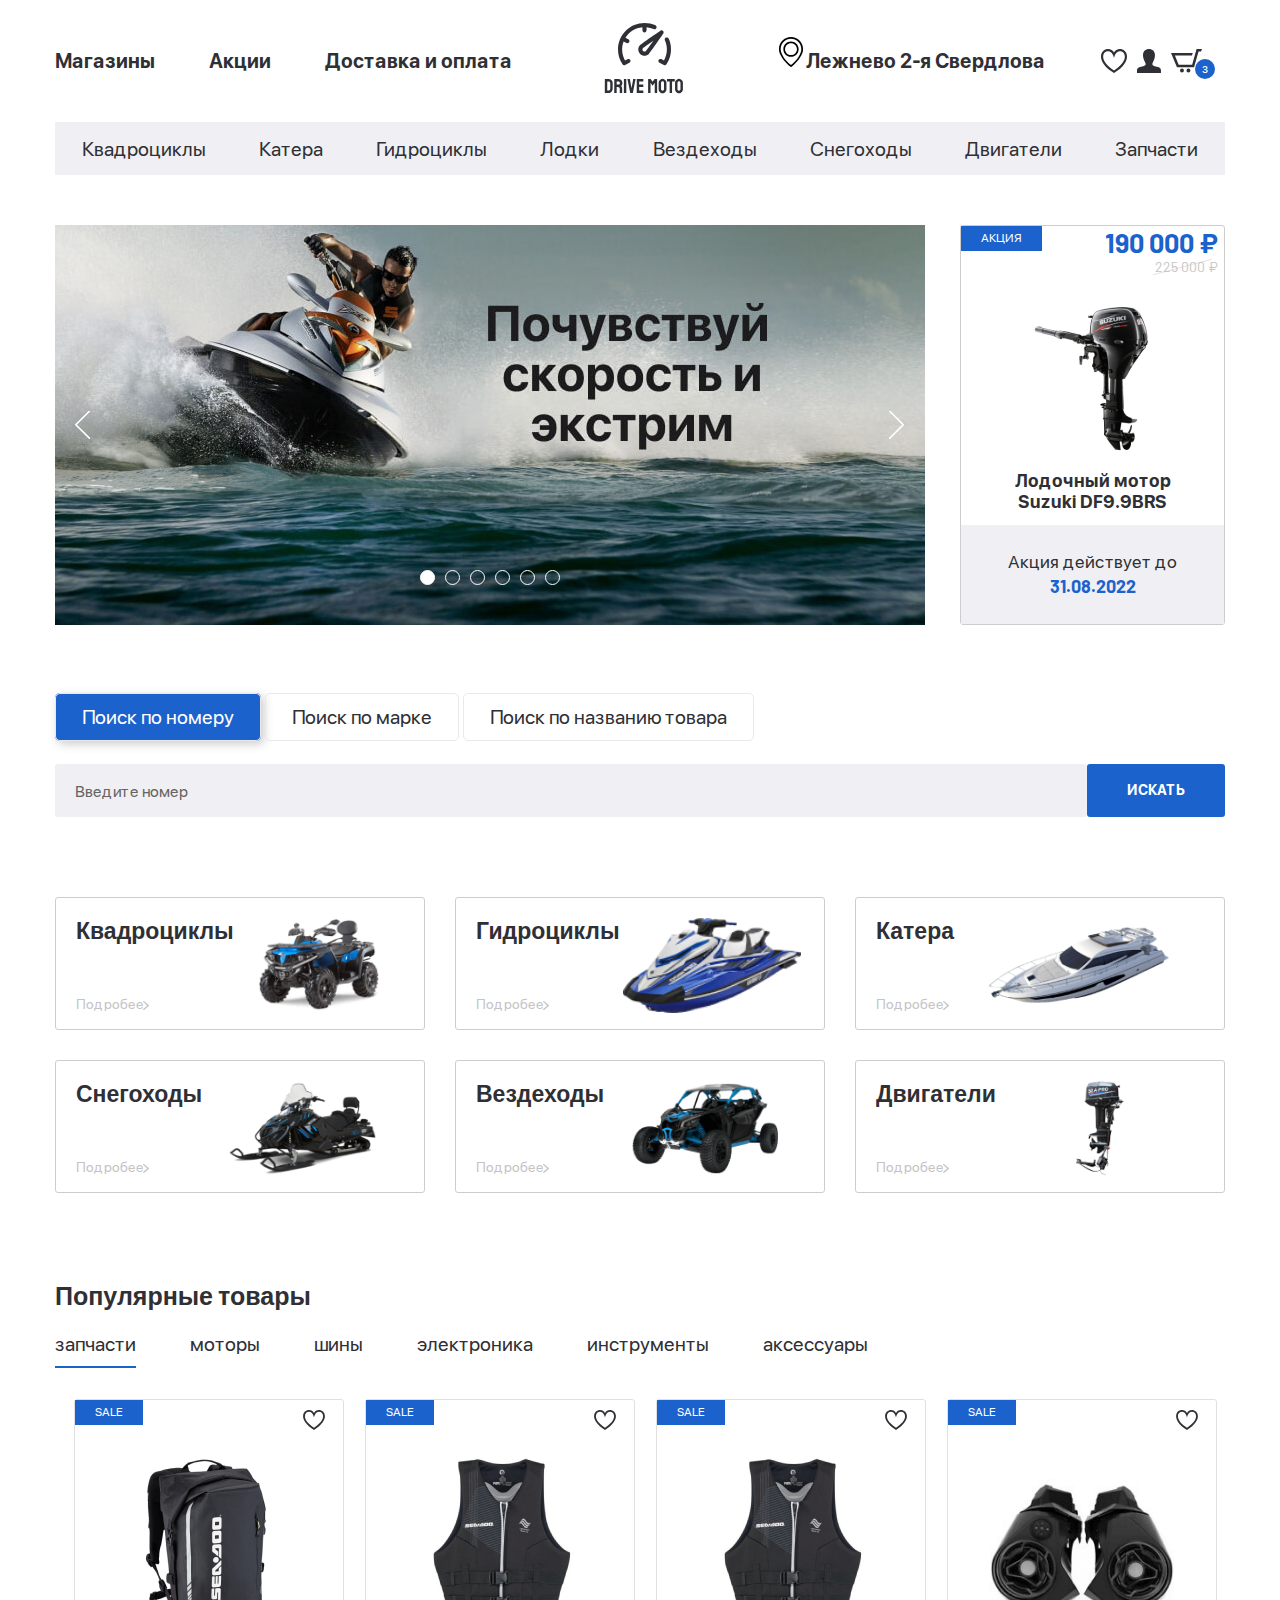
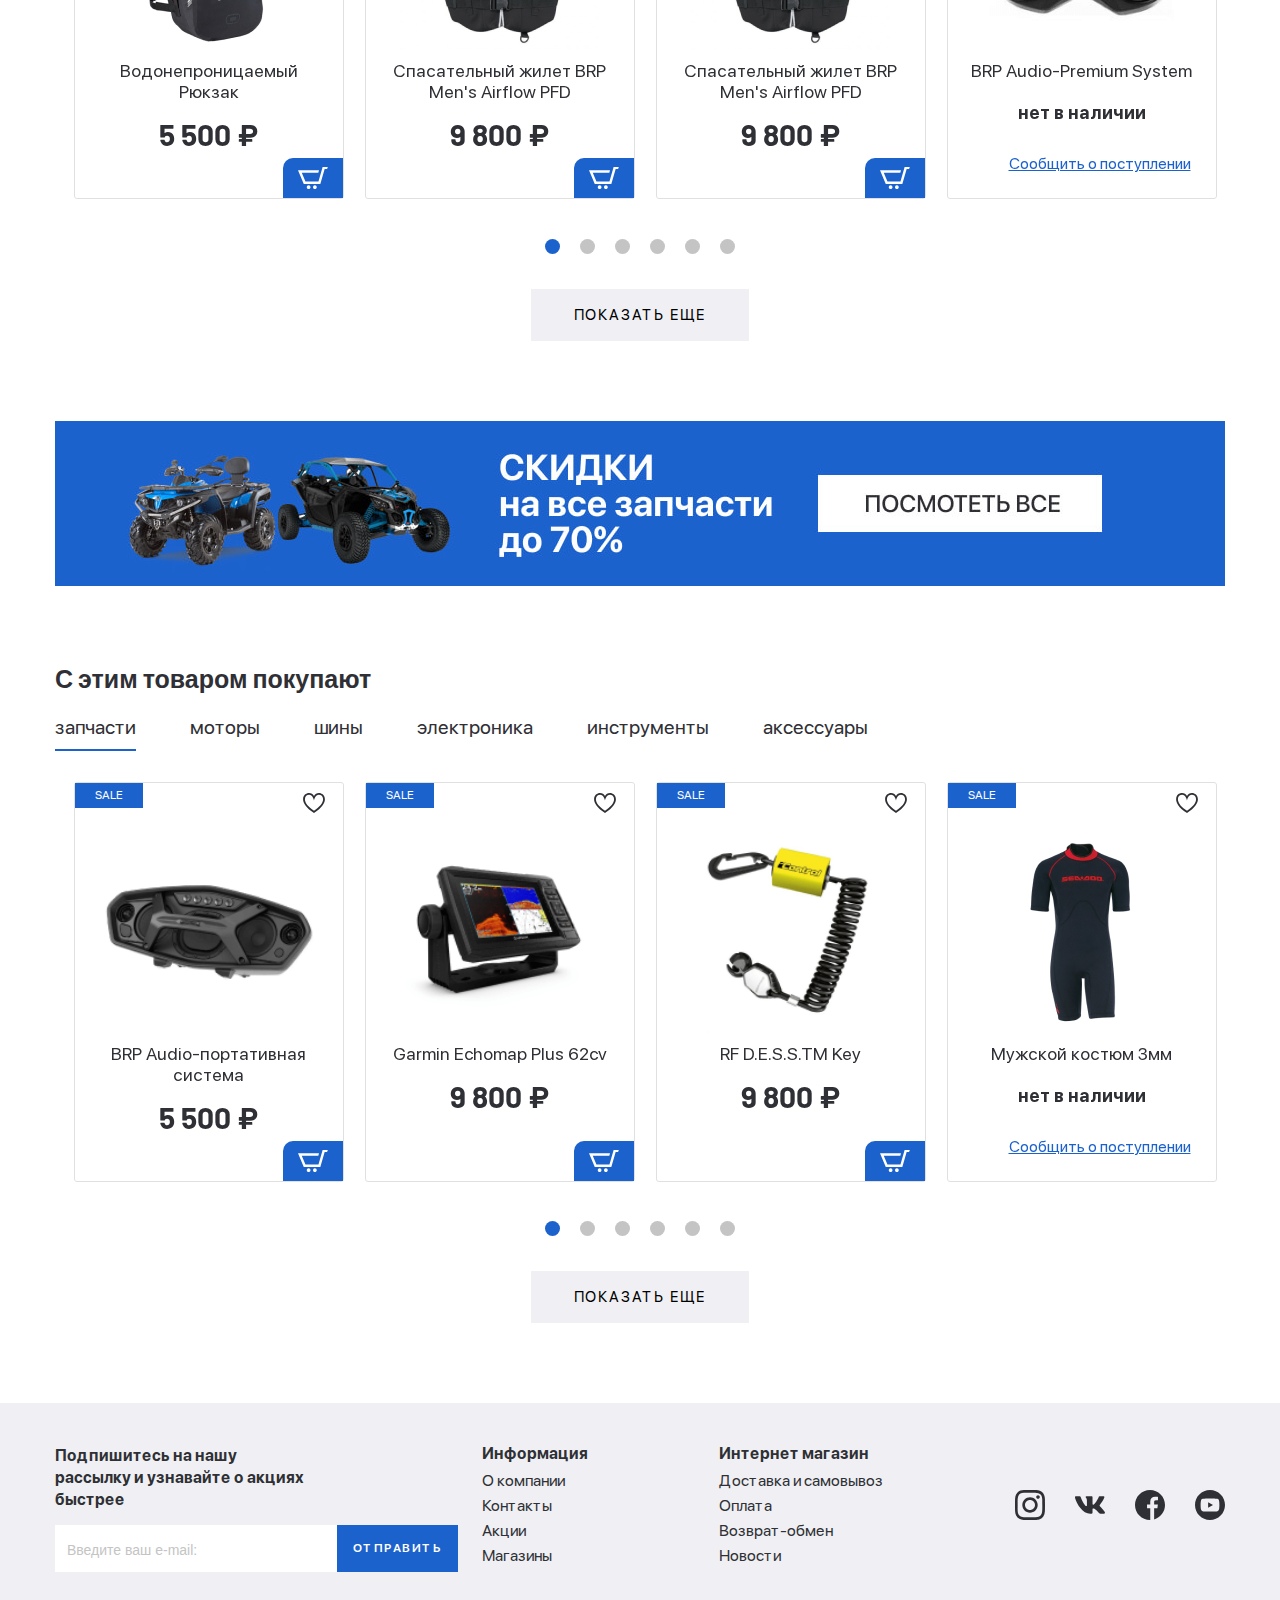
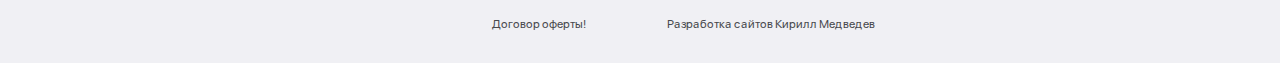
==== commit c91e7a0a: "999" ====
--- a/index.html
+++ b/index.html
@@ -36,7 +36,7 @@
               </button>
               <ul class="menu__list">
                 <li class="menu__item">
-                  <a class="menu__link" href="#">Магазины</a>
+                  <a class="menu__link" href="product-page.html">Магазины</a>
                 </li>
                 <li class="menu__item">
                   <a class="menu__link" href="#">Акции</a>
@@ -58,7 +58,7 @@
             <div class="header__box">
               <address class="header__address">
                 <a class="header__address-link" href="#">
-                  Москва, ул. Науки 25</a>
+                  Лежнево 2-я Свердлова</a>
               </address>
               <ul class="user-list">
                 <li class="user-list__item">
@@ -111,7 +111,7 @@
           </a>
         </li>
         <li class="menu-mobile__item">
-          <a href="#" class="menu-mobile__link">
+          <a href="product-page.html" target="_blank" class="menu-mobile__link">
             <img class="menu-mobile__img" src="./images/icons/shop.svg" alt="" width="20" height="20">
             <span class="menu-mobile__text">Магазины</span>
           </a>
@@ -171,7 +171,7 @@
 
         <address class="menu-mobile__address">
           <a class="menu-mobile__address-link" href="#">
-            Москва, ул. Науки 25</a>
+            Лежнево 2-я Свердлова</a>
         </address>
 
       </ul>
@@ -180,7 +180,7 @@
 
         <ul class="menu-list">
           <li class="menu__item">
-            <a class="menu__link" href="#">Магазины</a>
+            <a class="menu__link" href="product-page.html" target="_blank">Магазины</a>
           </li>
           <li class="menu__item">
             <a class="menu__link" href="#">Акции</a>
@@ -196,7 +196,7 @@
         <div class="container">
           <ul class="menu-categories">
             <li class="menu-categories__item">
-              <a class="menu-categories__link" href="#"> Квадроциклы </a>
+              <a class="menu-categories__link" href="catalog.html" target="_blank"> Квадроциклы </a>
             </li>
             <li class="menu-categories__item">
               <a class="menu-categories__link" href="#"> Катера </a>
@@ -1142,7 +1142,7 @@
                   </a>
                 </li>
                 <li class="social-list__item">
-                  <a href="" class="footer-list__link">
+                  <a href="https://vk.com/kirillmedvedev14" class="footer-list__link" target="_blank">
                     <img src="./images/social-icons/vk.svg" alt="" class="social-list__img" wght="30" height="30">
                   </a>
                 </li>
@@ -1165,7 +1165,8 @@
 
         <div class="footer__bottom">
           <a class="footer__bottom-link" href="#">Договор оферты!</a>
-          <a class="footer__bottom-link" href="#">Политика обработки персональных данных</a>
+          <a class="footer__bottom-link" href="https://vk.com/kirillmedvedev14" target="_blank">Разработка сайтов Кирилл
+            Медведев</a>
         </div>
       </div>
     </footer>
--- a/css/style.css
+++ b/css/style.css
@@ -293,6 +293,11 @@
   background-color: #fff;
 }
 
+.popular-products .slick-slider .slick-list {
+
+  padding: 8px 0 8px 8px;
+}
+
 .sale-item {
   display: flex;
   flex-direction: column;
@@ -427,6 +432,10 @@
 
 .tabs-content {
   display: none;
+}
+
+.aside-filter__content {
+  width: 290px;
 }
 
 .tabs-content.tabs-content--active {
@@ -572,10 +581,12 @@
   min-height: 400px;
 }
 
+
 .product-card:hover {
-  box-shadow: 3px 3px 20px rgba(50, 50, 50, 0.25);
+  box-shadow: 3px 3px 10px rgb(50 50 50 / 20%);
   border-color: transparent;
 }
+
 
 .product-card:hover .product-card__price {
   color: #1c62cd;
@@ -1615,6 +1626,10 @@
   color: rgba(0, 0, 0, 0.6);
 }
 
+.tabs-table__tab:not(:last-child) {
+  margin-right: 15px;
+}
+
 .tabs-table__tab.tab--active {
   color: rgba(0, 0, 0, 1);
   border-bottom: 2px solid #1c62cd;
@@ -1841,4 +1856,8 @@
 
 .product-slider .slick-dots .slick-active button {
   background-color: #1c62cd;
+}
+
+.footer__top-title--border {
+  pointer-events: none;
 }--- a/css/media.css
+++ b/css/media.css
@@ -249,12 +249,18 @@
 
   .tabs-table__tabs {
     display: block;
+    margin-bottom: 10px;
   }
 
   .mobile-overflow-box {
     display: block;
     width: 800px;
     padding-left: 10px;
+  }
+
+  .tabs-table__label-text {
+    display: block;
+    margin-bottom: 15px;
   }
 
 }
@@ -403,6 +409,9 @@
     display: none;
   }
 
+  .footer__top-title--border {
+    pointer-events: auto;
+  }
 
 }
 
